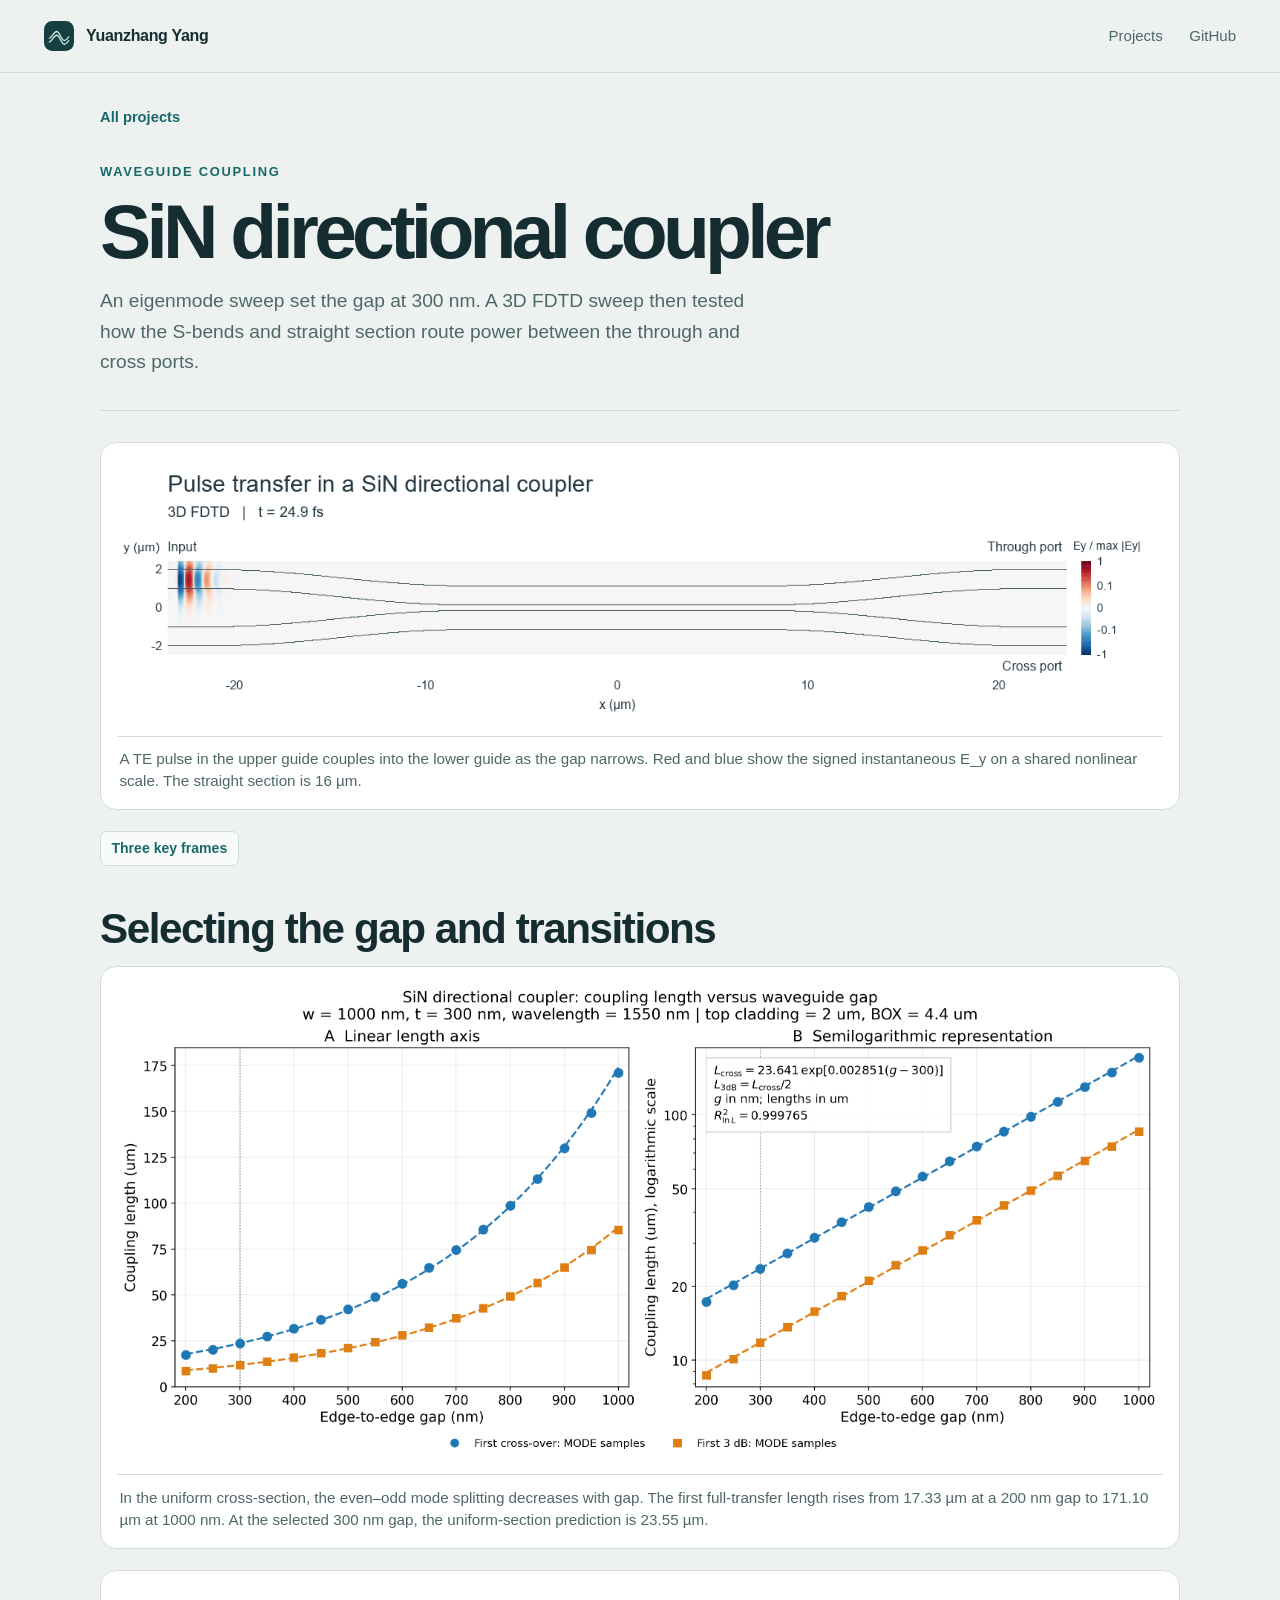
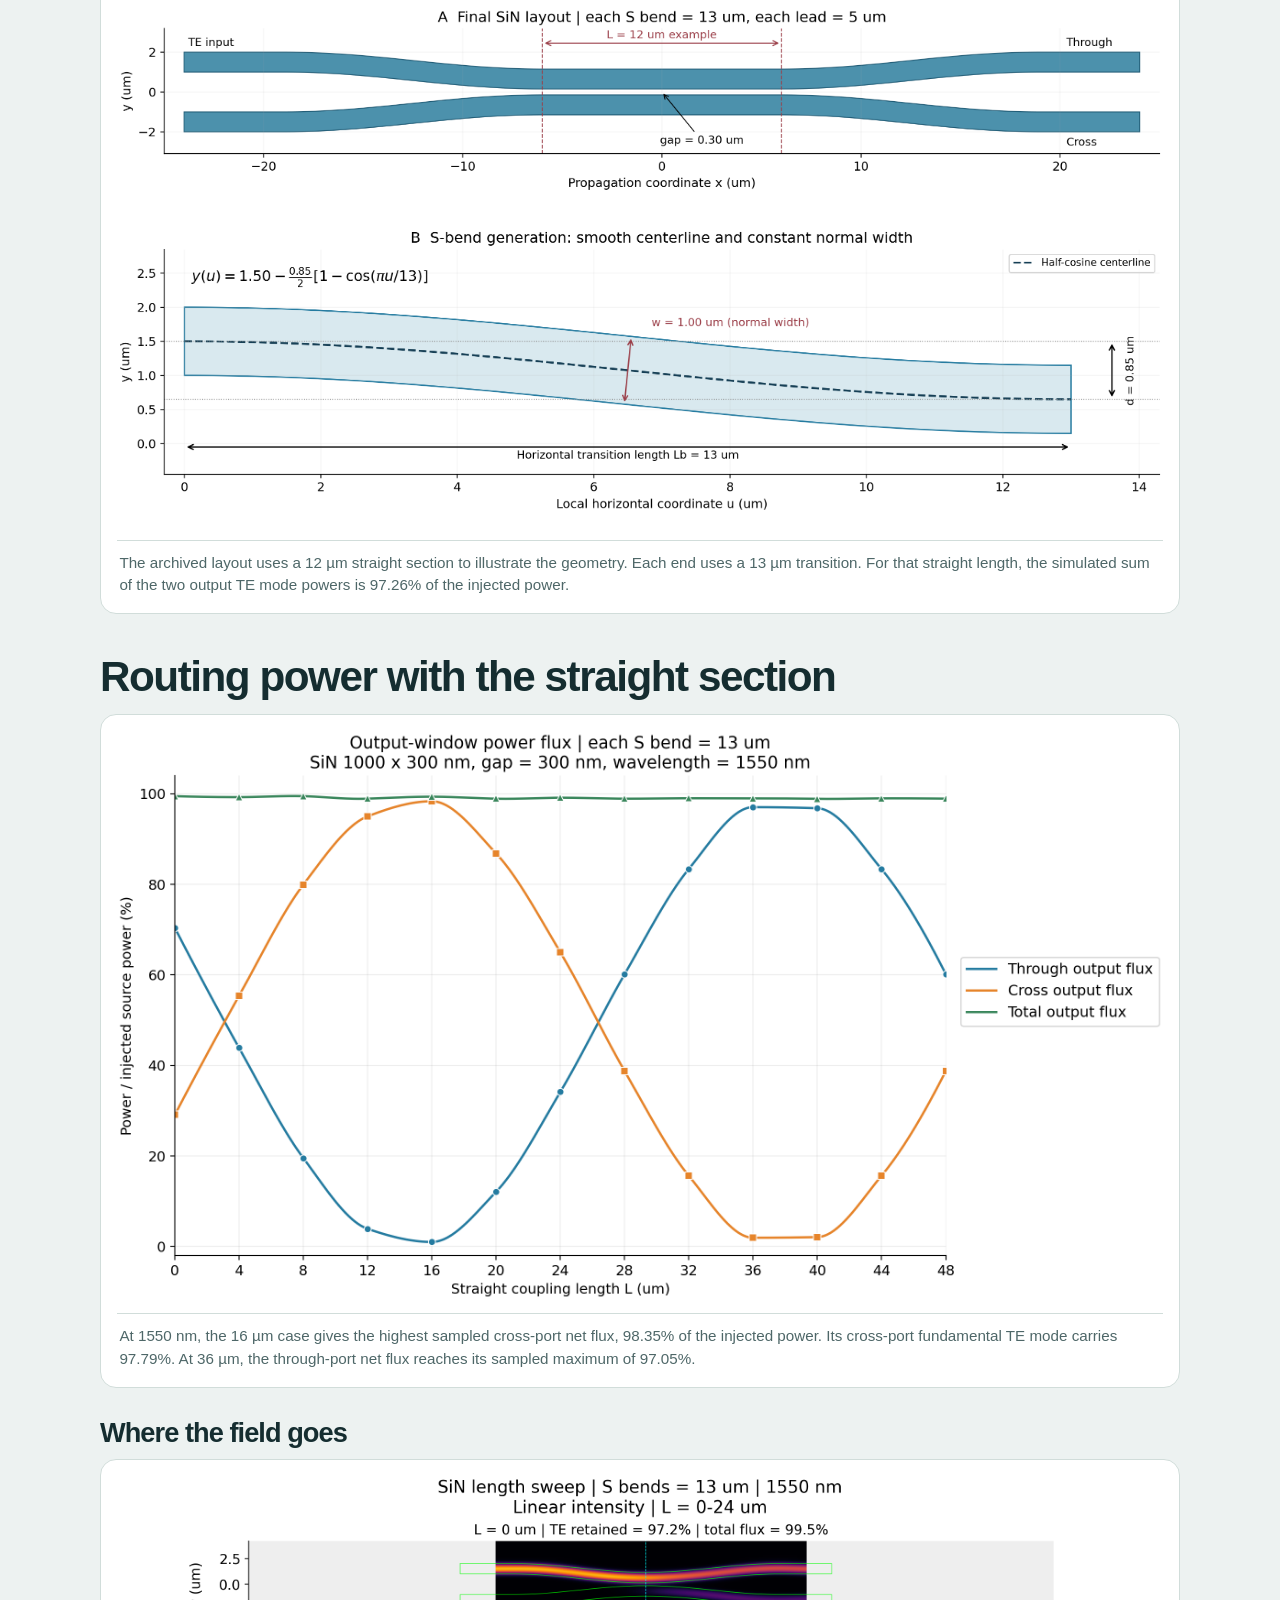
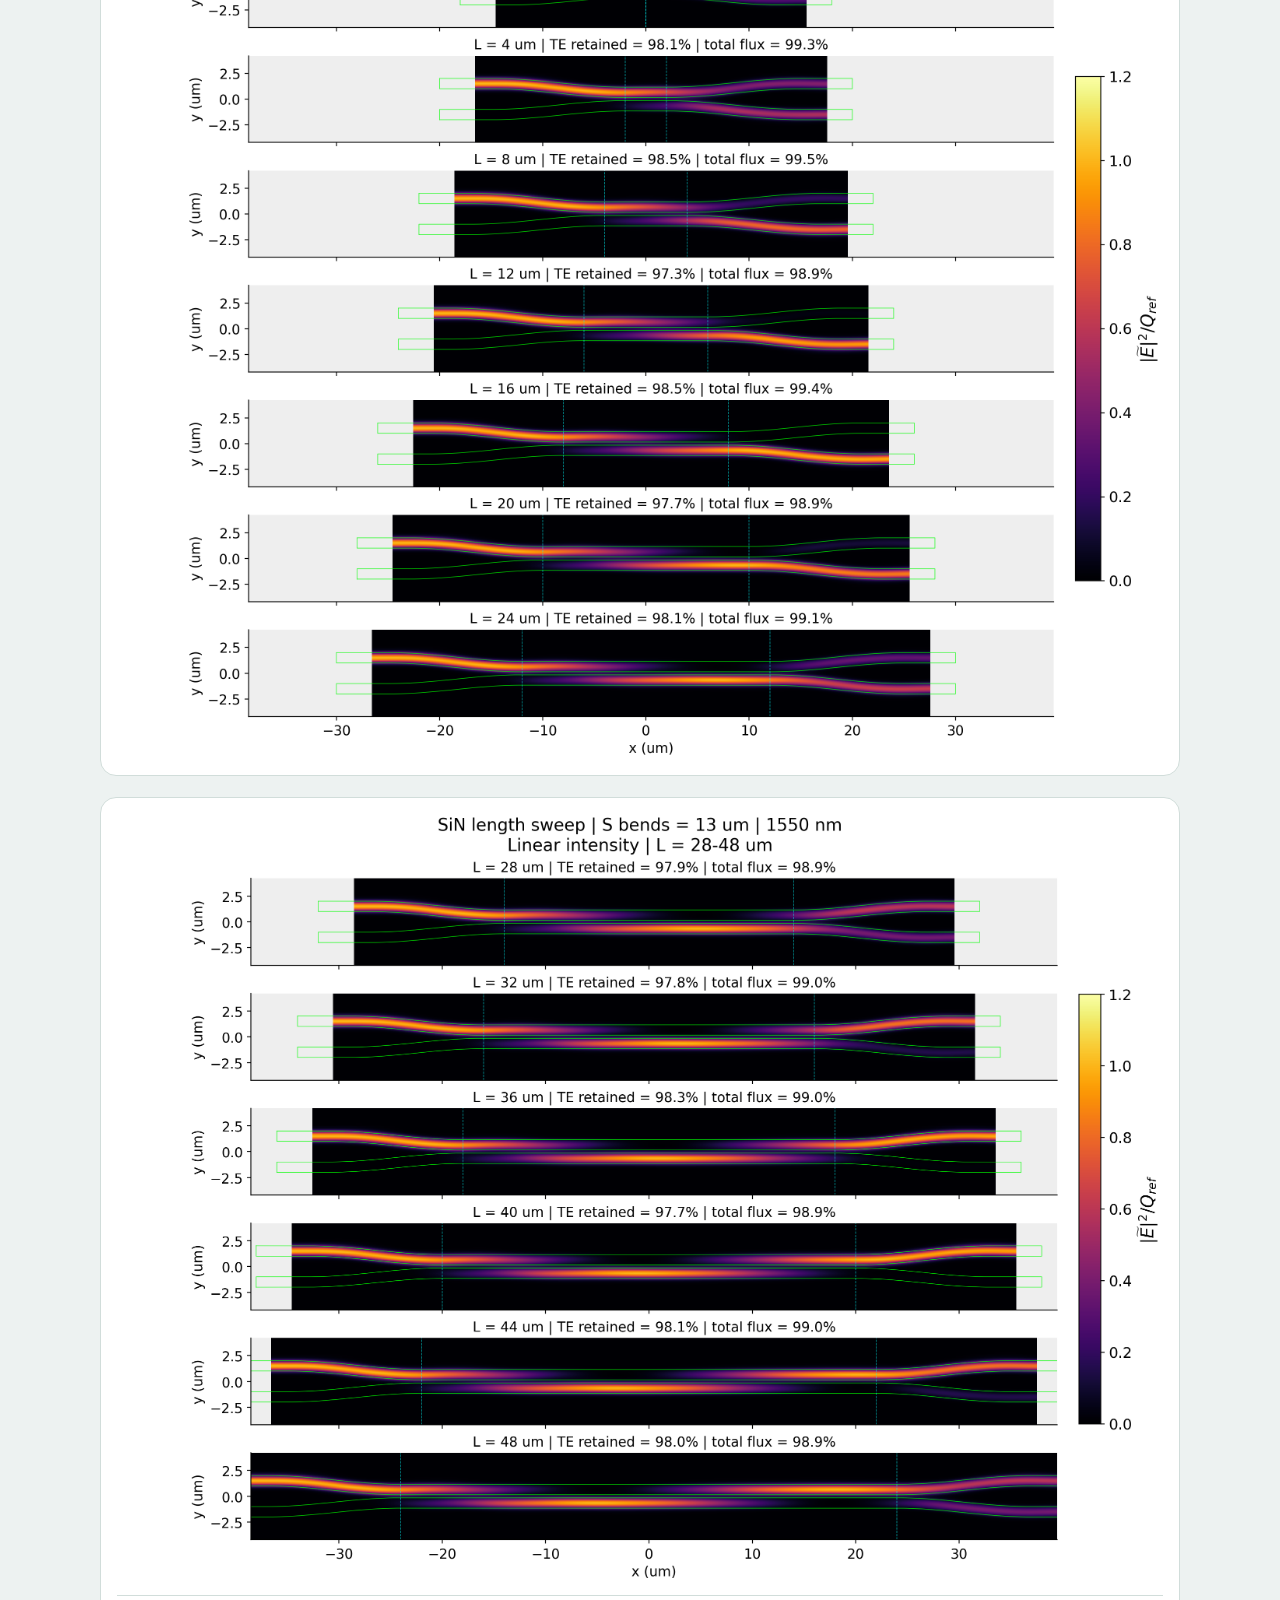
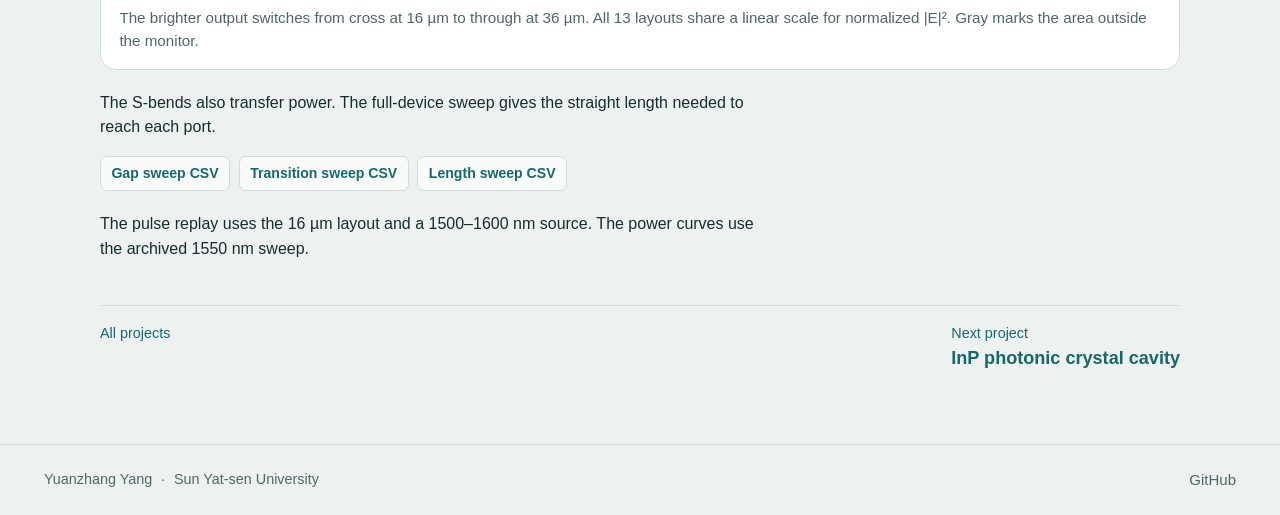
==== directional_coupler.html @ 12982575 "Publish research portfolio" ====
<!doctype html>
<html lang="en">
<head>
  <meta charset="utf-8">
  <meta name="viewport" content="width=device-width, initial-scale=1">
  <meta name="description" content="How coupling length changes which port carries the light.">
  <meta name="theme-color" content="#eef3f2">
  <title>SiN directional coupler | Yuanzhang Yang</title>
  <link rel="icon" type="image/svg+xml" href="mark.svg">
  <link rel="stylesheet" href="styles.css">
</head>
<body class="project-page">
  <a class="skip" href="#main">Skip to content</a>
  <header class="header"><div class="wrap header-inner">
    <a class="wordmark" href="index.html"><img src="mark.svg" width="30" height="30" alt=""><span>Yuanzhang Yang</span></a>
    <nav aria-label="Main"><a href="index.html#projects">Projects</a><a href="https://github.com/muyi666111">GitHub</a></nav>
  </div></header>
  <main id="main" class="wrap detail">
  <a class="back" href="index.html#projects">All projects</a>
  <div class="detail-heading"><p class="eyebrow">Waveguide coupling</p><h1>SiN directional coupler</h1><p class="lede">An eigenmode sweep set the gap at 300 nm. A 3D FDTD sweep then tested how the S-bends and straight section route power between the through and cross ports.</p></div>
  <article class="research-content"><figure><picture><source media="(prefers-reduced-motion: reduce)" srcset="assets/directional_coupler/pulse_preview.png"><img class="motion" src="assets/directional_coupler/pulse.gif" alt="A simulated pulse transfers from the upper waveguide to the lower waveguide" width="1280" height="322"></picture><figcaption>A TE pulse in the upper guide couples into the lower guide as the gap narrows. Red and blue show the signed instantaneous E_y on a shared nonlinear scale. The straight section is 16 µm.</figcaption></figure>
<div class="links"><a href="assets/directional_coupler/pulse_keyframes.png">Three key frames</a></div>
<h2 id="selecting-the-gap-and-transitions">Selecting the gap and transitions</h2>
<figure><a class="figure-link" href="assets/directional_coupler/gap_sweep.png" aria-label="Coupling length versus waveguide gap from the SiN eigenmode study (full size)"><img loading="lazy" src="assets/directional_coupler/gap_sweep.png" alt="Coupling length versus waveguide gap from the SiN eigenmode study" width="2817" height="1288"></a><figcaption>In the uniform cross-section, the even–odd mode splitting decreases with gap. The first full-transfer length rises from 17.33 µm at a 200 nm gap to 171.10 µm at 1000 nm. At the selected 300 nm gap, the uniform-section prediction is 23.55 µm.</figcaption></figure>
<figure><a class="figure-link" href="assets/directional_coupler/layout.png" aria-label="SiN coupler layout and inset showing the S-bend shape (full size)"><img loading="lazy" src="assets/directional_coupler/layout.png" alt="SiN coupler layout and inset showing the S-bend shape" width="2730" height="1407"></a><figcaption>The archived layout uses a 12 µm straight section to illustrate the geometry. Each end uses a 13 µm transition. For that straight length, the simulated sum of the two output TE mode powers is 97.26% of the injected power.</figcaption></figure>
<h2 id="routing-power-with-the-straight-section">Routing power with the straight section</h2>
<figure><a class="figure-link" href="assets/directional_coupler/port_flux.png" aria-label="Through-port and cross-port simulated net flux versus straight coupling length (full size)"><img loading="lazy" src="assets/directional_coupler/port_flux.png" alt="Through-port and cross-port simulated net flux versus straight coupling length" width="2280" height="1240"></a><figcaption>At 1550 nm, the 16 µm case gives the highest sampled cross-port net flux, 98.35% of the injected power. Its cross-port fundamental TE mode carries 97.79%. At 36 µm, the through-port net flux reaches its sampled maximum of 97.05%.</figcaption></figure>
<h3 id="where-the-field-goes">Where the field goes</h3>
<figure><a class="figure-link" href="assets/directional_coupler/14_SB13_linear_fields_L000_L024.png" aria-label="Normalized field intensity for straight sections of 0–24 µm (full size)"><img loading="lazy" src="assets/directional_coupler/14_SB13_linear_fields_L000_L024.png" alt="Normalized field intensity for straight sections of 0–24 µm" width="2688" height="2268"></a></figure>
<figure><a class="figure-link" href="assets/directional_coupler/15_SB13_linear_fields_L028_L048.png" aria-label="Normalized field intensity for straight sections of 28–48 µm (full size)"><img loading="lazy" src="assets/directional_coupler/15_SB13_linear_fields_L028_L048.png" alt="Normalized field intensity for straight sections of 28–48 µm" width="2688" height="1973"></a><figcaption>The brighter output switches from cross at 16 µm to through at 36 µm. All 13 layouts share a linear scale for normalized |E|². Gray marks the area outside the monitor.</figcaption></figure>
<p>The S-bends also transfer power. The full-device sweep gives the straight length needed to reach each port.</p>
<div class="links"><a href="assets/directional_coupler/gap_sweep.csv">Gap sweep CSV</a><a href="assets/directional_coupler/transition_summary.csv">Transition sweep CSV</a><a href="assets/directional_coupler/length_sweep.csv">Length sweep CSV</a></div>
<p>The pulse replay uses the 16 µm layout and a 1500–1600 nm source. The power curves use the archived 1550 nm sweep.</p></article>
  <nav class="next" aria-label="Project navigation"><a href="index.html#projects">All projects</a><a href="photonic_crystal_cavity.html">Next project <strong>InP photonic crystal cavity</strong></a></nav>
</main>
  <footer class="footer"><div class="wrap footer-inner"><p>Yuanzhang Yang <span>·</span> Sun Yat-sen University</p><a href="https://github.com/muyi666111">GitHub</a></div></footer>
</body>
</html>
---- styles.css ----
:root{color-scheme:light;--bg:#edf2f1;--surface:#f9fbfa;--paper:#fff;--ink:#152d30;--muted:#4e6768;--accent:#176869;--line:#d1ddda;--radius:16px;--max:1280px;font:16px/1.55 "Segoe UI",Arial,sans-serif}
*{box-sizing:border-box}body{margin:0;color:var(--ink);background:var(--bg)}img,video{display:block;max-width:100%}a{color:var(--accent);text-underline-offset:.22em}a:focus-visible{outline:3px solid #b45732;outline-offset:5px;border-radius:3px}h1,h2,h3,p{margin:0}h1,h2,h3{line-height:1.07;letter-spacing:-.035em}.wrap{width:min(var(--max),calc(100% - 88px));margin-inline:auto}.skip{position:fixed;z-index:10;top:.7rem;left:1rem;transform:translateY(-150%);background:var(--paper);padding:.6rem 1rem}.skip:focus{transform:none}
.header{border-bottom:1px solid var(--line)}.header-inner{min-height:72px;display:flex;align-items:center;justify-content:space-between;gap:1rem}.wordmark{display:flex;align-items:center;gap:.75rem;color:var(--ink);text-decoration:none;font-weight:700;white-space:nowrap;letter-spacing:-.02em}.header nav{display:flex;gap:1.65rem}.header nav a,.footer a{color:var(--muted);text-decoration:none;font-size:.94rem}.header nav a:hover,.footer a:hover,.back:hover,.next a:hover{text-decoration:underline}
.hero{display:grid;grid-template-columns:1.04fr 1fr;align-items:center;gap:clamp(2rem,5.2vw,5.25rem);padding:clamp(3rem,8vw,7.25rem) 0 clamp(3rem,6.2vw,5.5rem)}.eyebrow{color:var(--accent);font-size:.81rem;font-weight:750;letter-spacing:.13em;text-transform:uppercase}.intro h1{font-size:clamp(2.75rem,5.4vw,5.3rem);line-height:1.01;letter-spacing:-.063em;max-width:11ch;margin:.72rem 0 1.28rem}.lede{font-size:clamp(1rem,1.55vw,1.2rem);color:var(--muted);max-width:48ch;line-height:1.57}.affiliation{color:var(--muted);font-size:.91rem;margin-top:1rem}.primary{display:inline-block;padding:.7rem 1rem;border-radius:8px;background:#173e41;color:#fff;text-decoration:none;font-weight:650;margin-top:1.55rem}.primary:hover{background:#24605f}
.hero-visual{display:block;text-decoration:none;color:var(--ink);background:var(--paper);border:1px solid var(--line);border-radius:var(--radius);overflow:hidden}.hero-frame{background:#fff;position:relative;aspect-ratio:1.38;overflow:hidden;display:grid;place-items:center;padding:1.2rem}.hero-frame img{position:absolute;inset:1.2rem;width:calc(100% - 2.4rem);height:calc(100% - 2.4rem);object-fit:contain;background:#fff}.hero-caption{display:flex;justify-content:space-between;align-items:baseline;gap:.8rem;padding:1rem 1.2rem;border-top:1px solid var(--line)}.hero-caption span{font-size:.87rem;color:var(--muted)}
.project-section{padding:1.7rem 0 5.3rem;border-top:1px solid var(--line);scroll-margin-top:1rem}.section-heading{display:flex;justify-content:space-between;align-items:baseline;gap:1rem;margin-bottom:1.35rem}.section-heading h2{font-size:clamp(2rem,3.1vw,3.25rem)}.section-heading p{color:var(--muted);font-size:.94rem}.project-grid{display:grid;grid-template-columns:repeat(6,minmax(0,1fr));gap:1rem}.project-card{grid-column:span 2;min-width:0;border:1px solid var(--line);border-radius:var(--radius);background:var(--surface);transition:border-color .18s ease,background .18s ease}.project-card:nth-child(n+4){grid-column:span 3}.project-card:hover{border-color:#7b9d97;background:#fff}.project-card a{display:flex;flex-direction:column;height:100%;text-decoration:none;color:var(--ink);border-radius:var(--radius);overflow:hidden}.card-art{position:relative;aspect-ratio:1.8;background:#fff;padding:.9rem;border-bottom:1px solid var(--line);overflow:hidden}.card-art img{position:absolute;inset:.9rem;height:calc(100% - 1.8rem);width:calc(100% - 1.8rem);object-fit:contain;transition:transform .22s ease}.project-card a:hover img{transform:scale(1.035)}.project-card:nth-child(n+4) .card-art{aspect-ratio:2.4}.card-copy{padding:1.08rem 1.2rem 1.25rem}.card-copy p{font-size:.78rem;color:var(--accent);font-weight:700;letter-spacing:.055em;margin-bottom:.45rem}.card-copy h3{font-size:clamp(1.2rem,2vw,1.55rem);margin-bottom:.52rem}.card-copy span{display:block;color:var(--muted);font-size:.94rem;line-height:1.43}
.detail{max-width:1080px;padding:2rem 0 4.5rem}.back{color:var(--accent);font-size:.92rem;font-weight:650;text-decoration:none}.detail-heading{padding:2rem 0 2.1rem;max-width:820px}.detail-heading h1{font-size:clamp(2.7rem,6vw,5rem);letter-spacing:-.062em;margin:.5rem 0 .9rem}.detail-heading .lede{max-width:62ch}.research-content{border-top:1px solid var(--line);padding-top:1.15rem}.research-content>p{max-width:76ch;margin:0 0 1rem}.research-content h2{font-size:clamp(1.8rem,3.3vw,2.65rem);margin:2.5rem 0 .9rem;scroll-margin-top:1rem}.research-content h3{font-size:clamp(1.35rem,2.25vw,1.7rem);margin:1.85rem 0 .8rem}.research-content figure{margin:.75rem 0 1.3rem;padding:clamp(.55rem,1.65vw,1rem);border-radius:var(--radius);background:var(--paper);border:1px solid var(--line)}.figure-link{display:block}.research-content figure img{width:auto;height:auto;max-width:100%;margin:auto}.research-content video{width:100%;max-height:70vh;background:white;object-fit:contain}.research-content figcaption,.group-caption{color:var(--muted);font-size:.95rem;line-height:1.47}.research-content figcaption{border-top:1px solid var(--line);margin-top:.85rem;padding:.7rem .15rem .05rem}.links{display:flex;gap:.55rem;flex-wrap:wrap;margin:.7rem 0 1.3rem}.links a{border:1px solid var(--line);border-radius:7px;background:var(--surface);padding:.35rem .65rem;text-decoration:none;font-size:.88rem;font-weight:650}.links a:hover{background:#dcebe7}.table-wrap{overflow-x:auto;margin:1rem 0 1.3rem;border:1px solid var(--line);border-radius:10px}table{border-collapse:collapse;width:100%;min-width:420px;background:#fbfdfc}th,td{text-align:left;padding:.62rem .8rem}th{background:#dce8e5;font-size:.9rem}td{border-top:1px solid var(--line)}.next{border-top:1px solid var(--line);display:flex;justify-content:space-between;gap:1rem;margin-top:2.7rem;padding-top:1rem}.next a{font-size:.9rem;text-decoration:none}.next strong{display:block;font-size:1.13rem}
.footer{border-top:1px solid var(--line)}.footer-inner{display:flex;gap:.8rem;justify-content:space-between;padding:1.45rem 0;color:var(--muted);font-size:.9rem}.footer span{padding:0 .3rem}
@media(max-width:950px){.wrap{width:calc(100% - 48px)}.project-grid{grid-template-columns:repeat(2,minmax(0,1fr))}.project-card,.project-card:nth-child(n+4){grid-column:auto}.project-card:nth-child(n+4) .card-art{aspect-ratio:1.8}.hero{gap:2rem}.hero-caption{flex-wrap:wrap}}
@media(max-width:650px){.wrap{width:calc(100% - 32px)}.header-inner{min-height:58px}.header nav{gap:.85rem}.header nav a{font-size:.87rem}.wordmark{gap:.42rem}.wordmark img{height:24px;width:24px}.hero{grid-template-columns:1fr;padding:2.45rem 0 2.4rem;gap:1.55rem}.intro h1{font-size:clamp(2.35rem,9vw,3.7rem);margin-bottom:.85rem}.hero-frame{aspect-ratio:1.77;padding:.75rem}.hero-caption{padding:.62rem .8rem}.section-heading{display:block}.section-heading p{margin-top:.3rem}.project-grid{grid-template-columns:1fr;gap:.8rem}.project-card .card-art,.project-card:nth-child(n+4) .card-art{aspect-ratio:1.95}.project-section{padding-bottom:3rem}.detail{padding-top:1.2rem}.detail-heading{padding:1.4rem 0 1.7rem}.footer-inner{flex-wrap:wrap}}
@media(prefers-reduced-motion:reduce){*,*::before,*::after{animation:none!important;transition:none!important;scroll-behavior:auto!important}}

picture{display:block}.research-content figure img.motion{max-height:75vh;object-fit:contain}
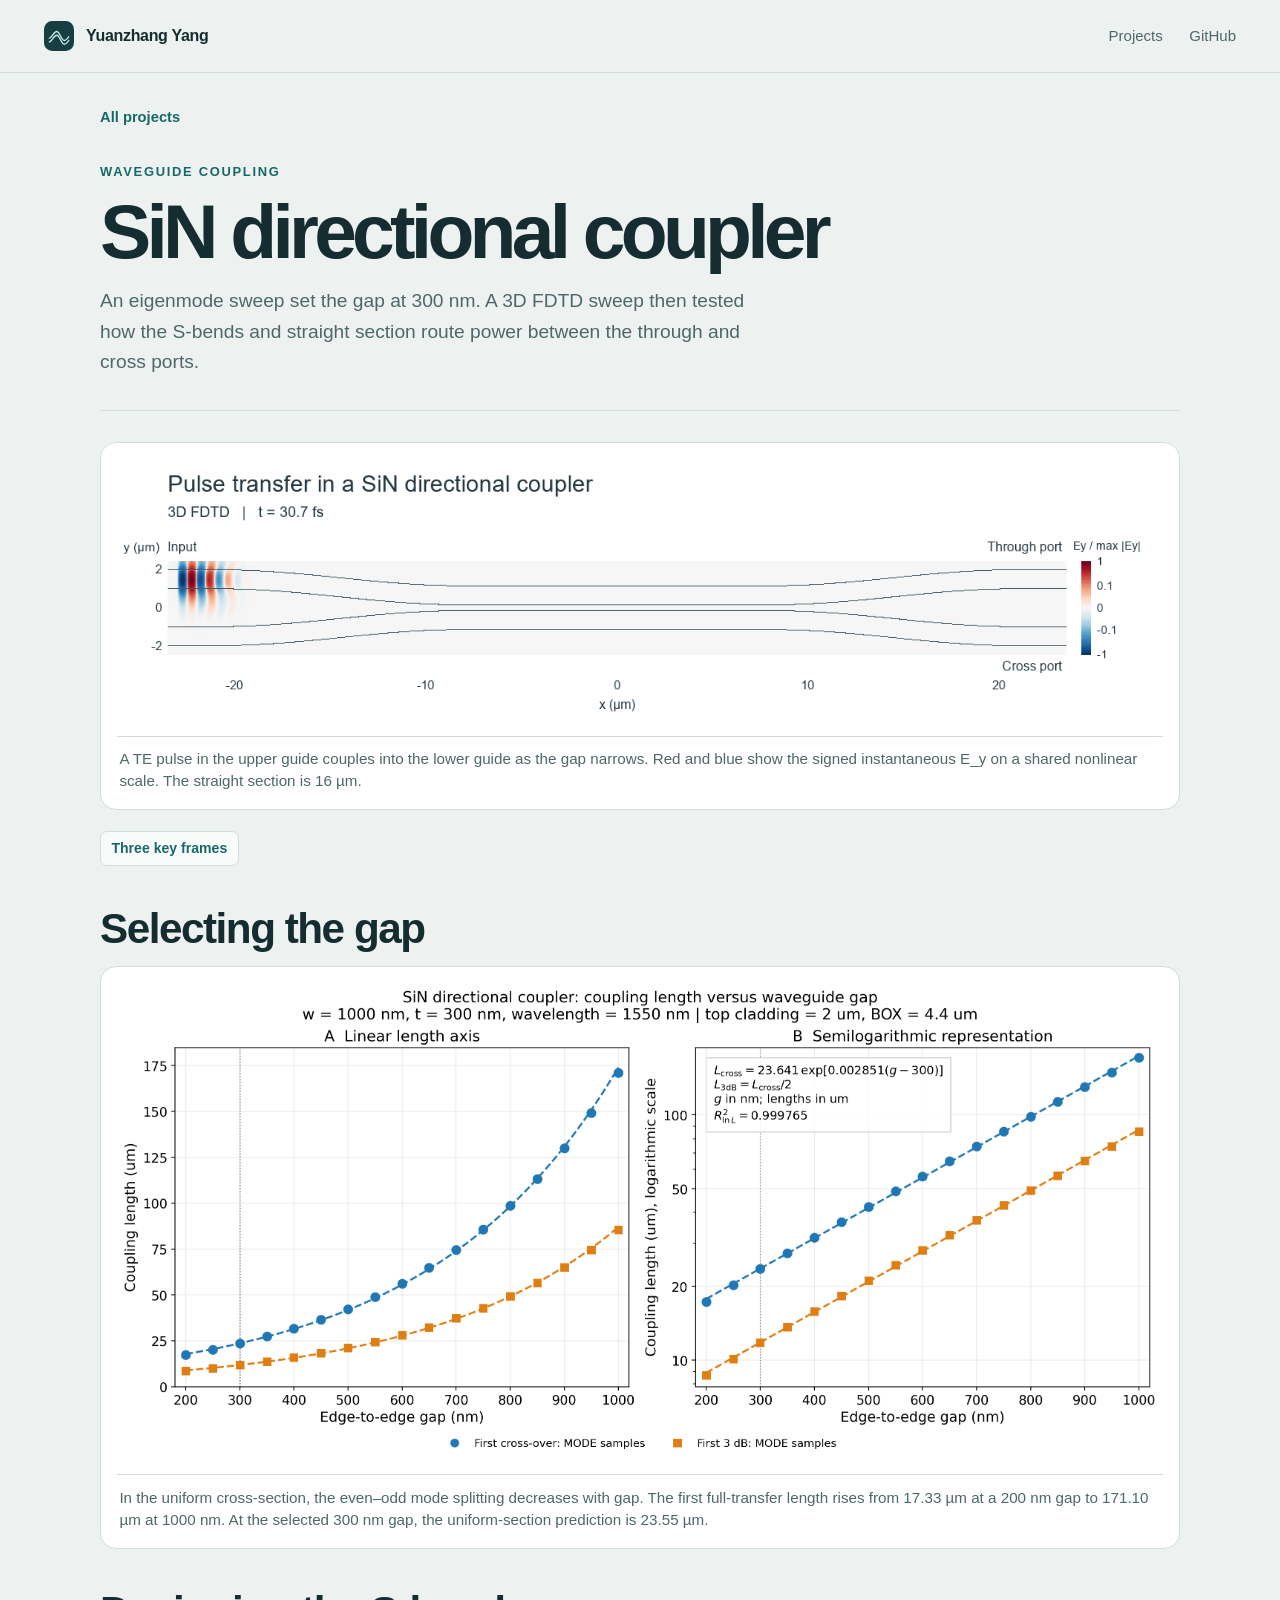
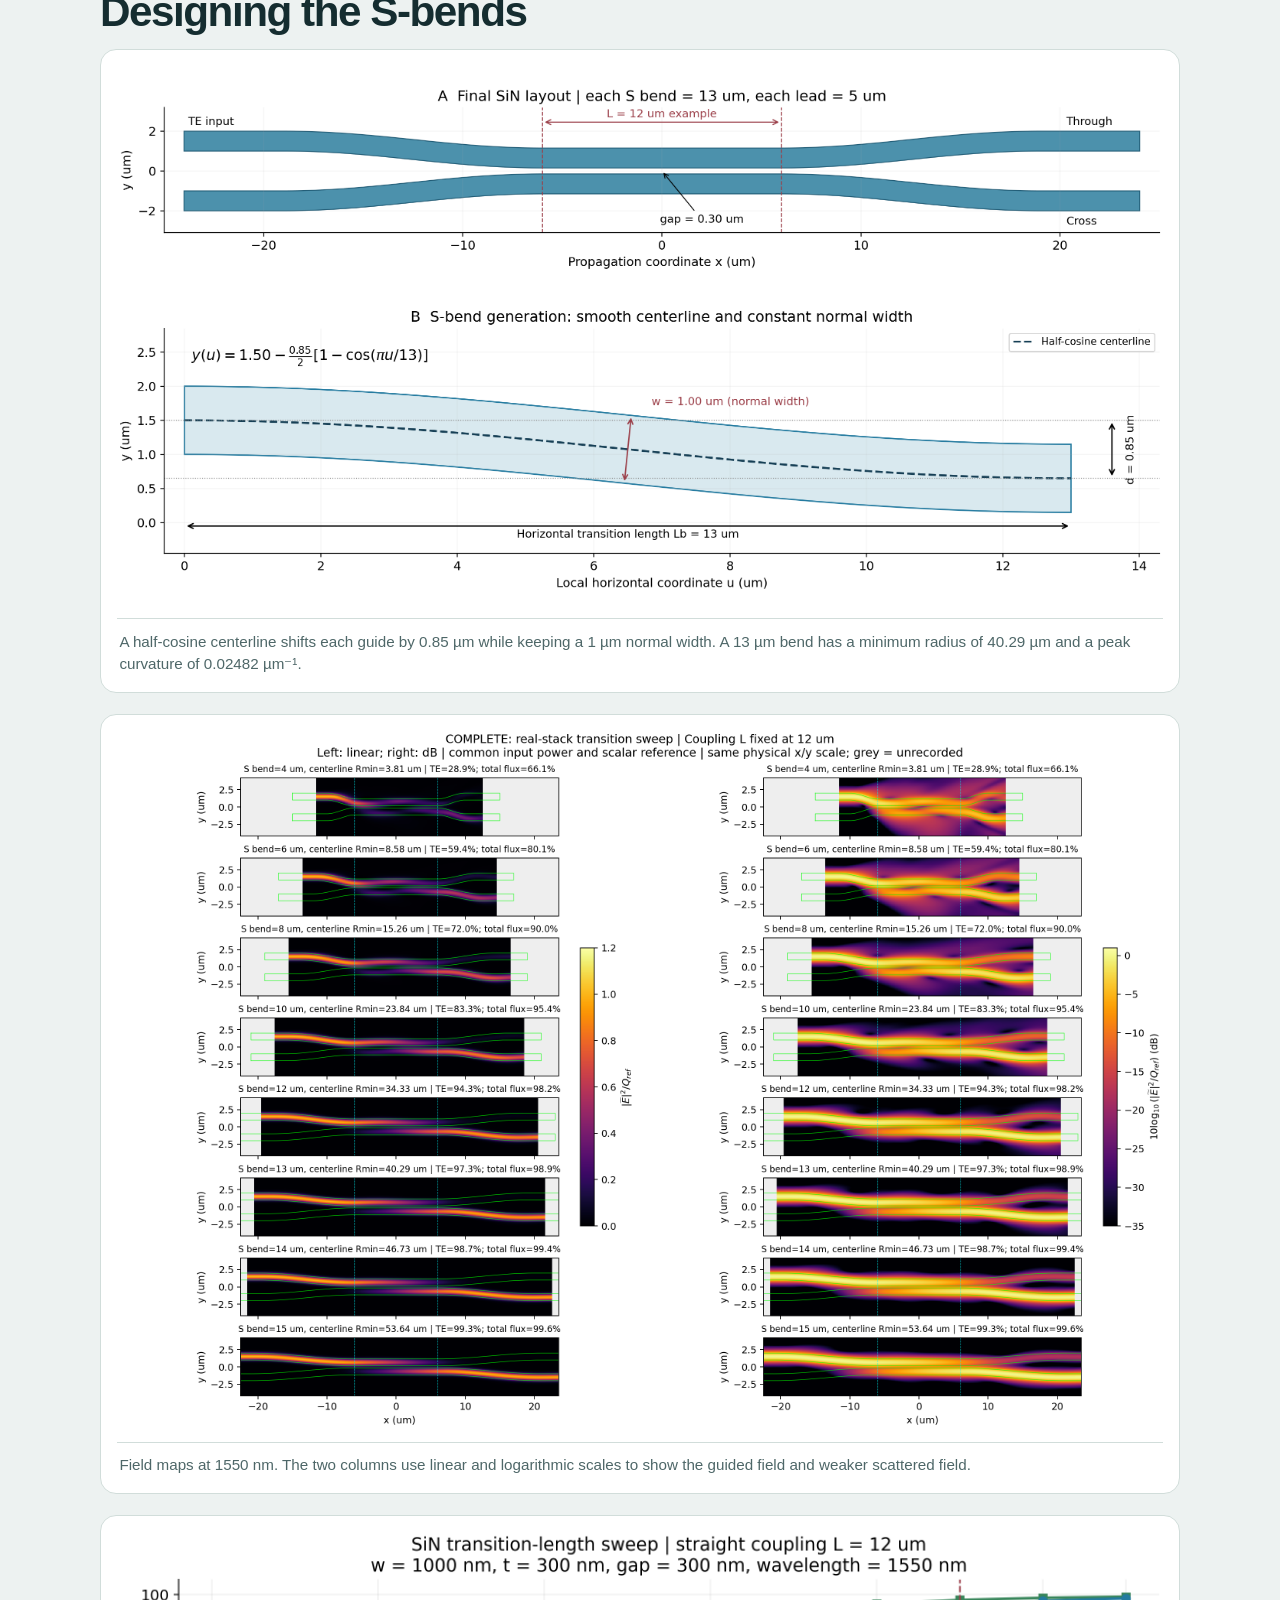
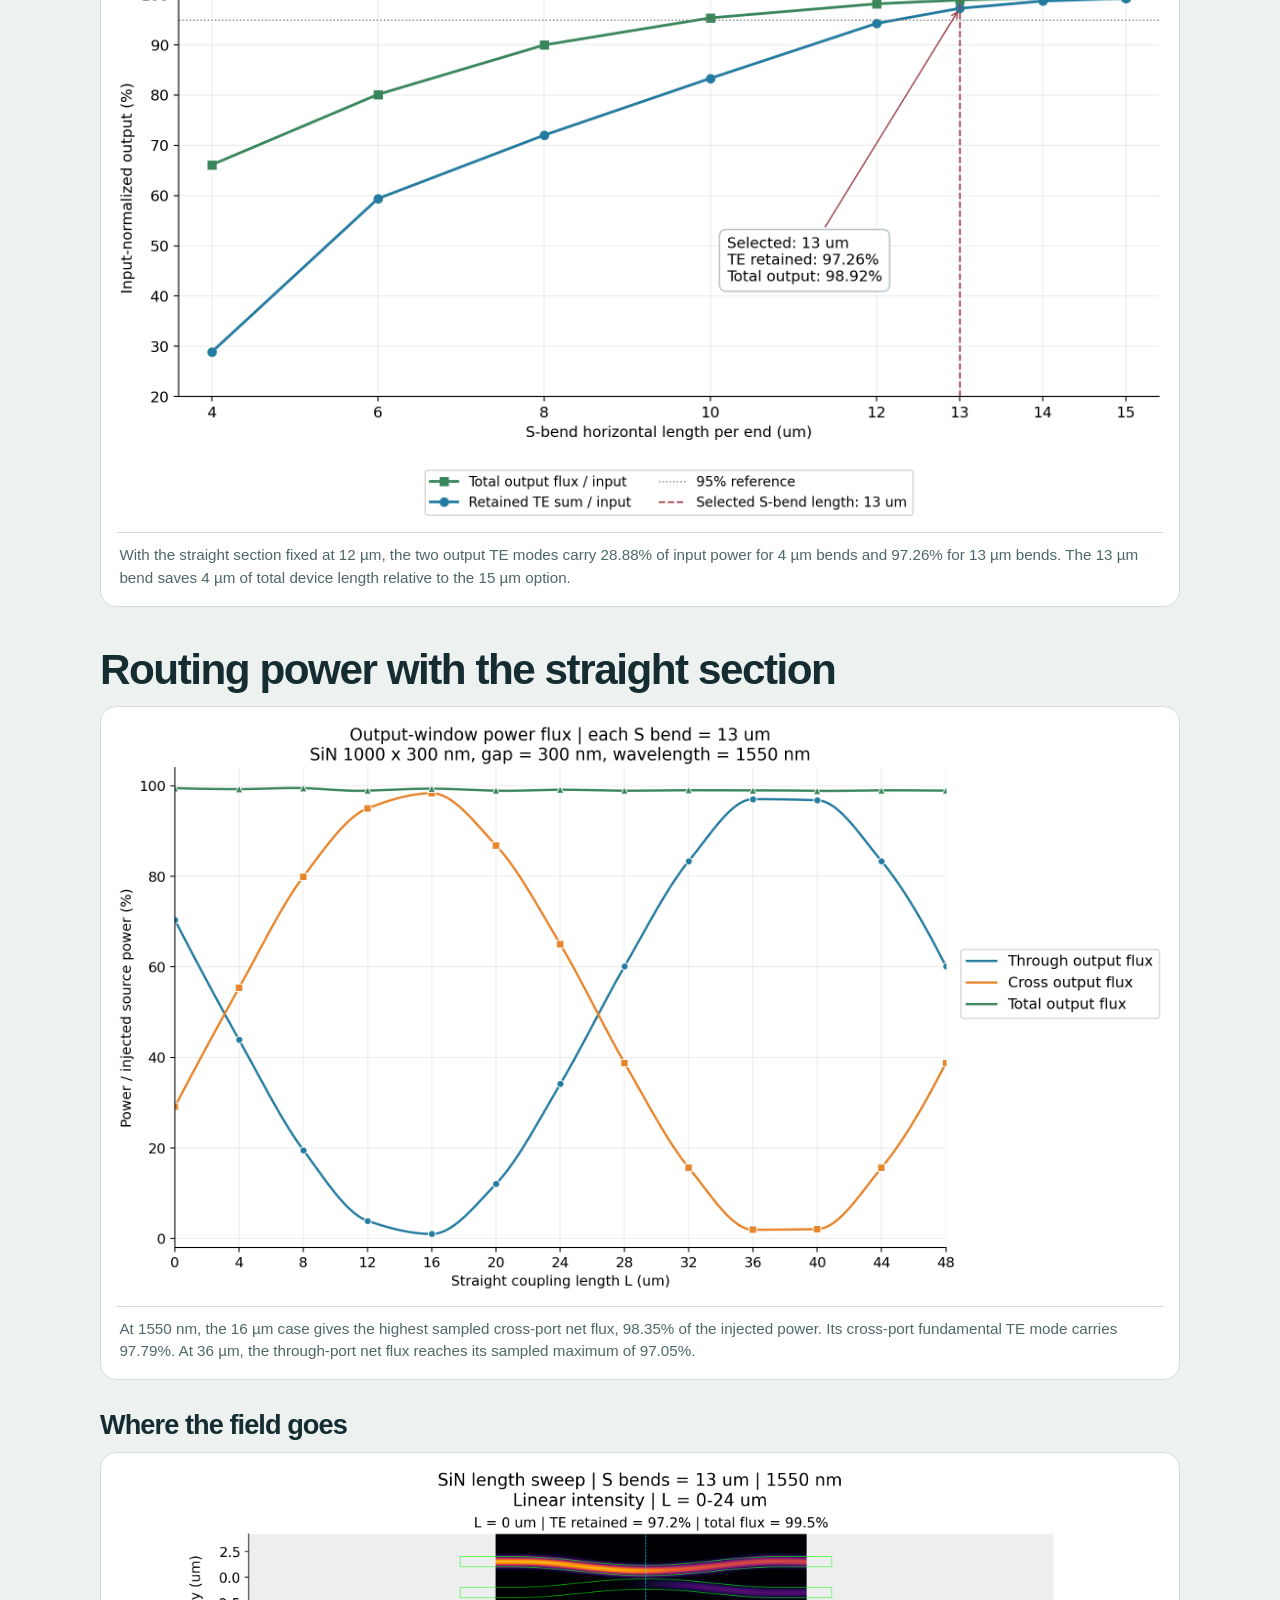
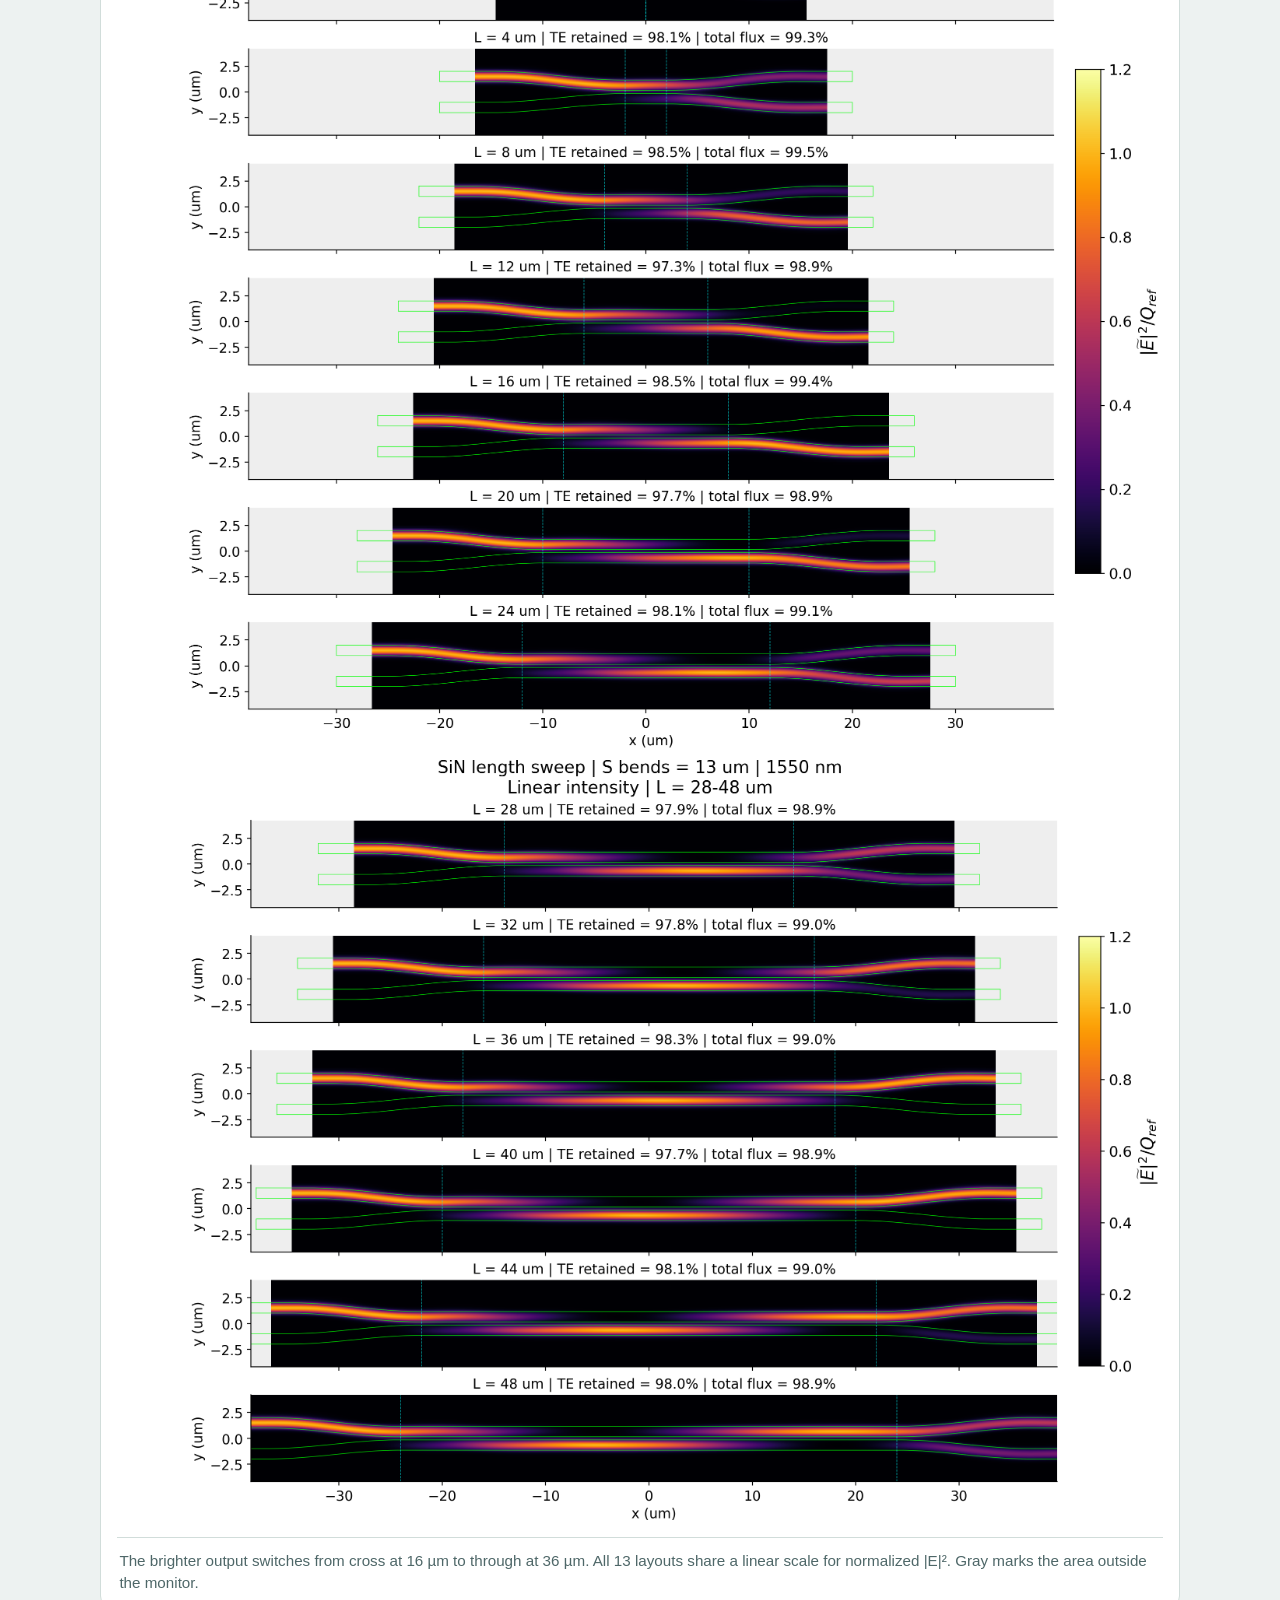
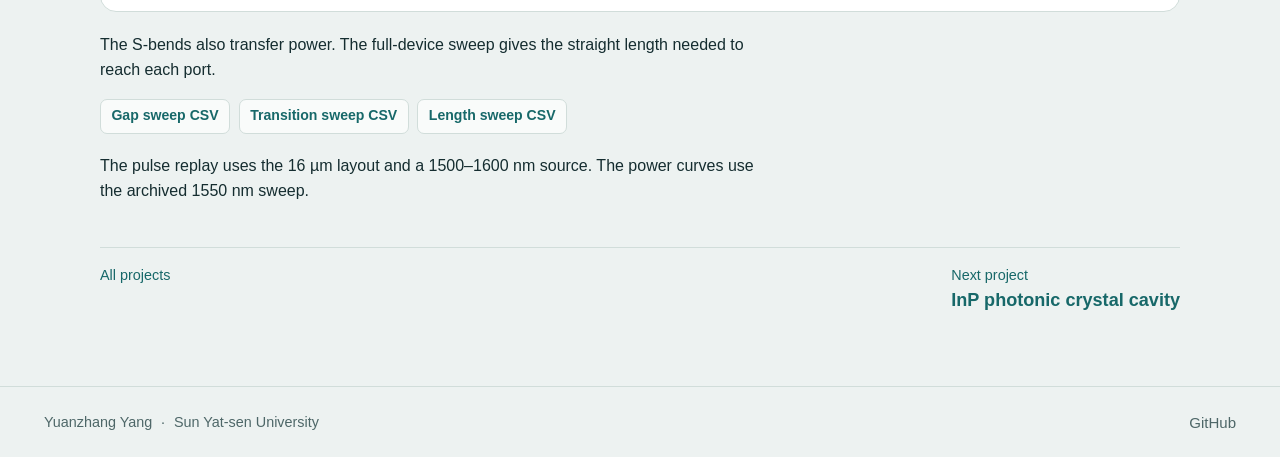
==== commit 0f06ed7b: "Add grating benchmark and clarify simulation designs" ====
--- a/directional_coupler.html
+++ b/directional_coupler.html
@@ -20,14 +20,16 @@
   <div class="detail-heading"><p class="eyebrow">Waveguide coupling</p><h1>SiN directional coupler</h1><p class="lede">An eigenmode sweep set the gap at 300 nm. A 3D FDTD sweep then tested how the S-bends and straight section route power between the through and cross ports.</p></div>
   <article class="research-content"><figure><picture><source media="(prefers-reduced-motion: reduce)" srcset="assets/directional_coupler/pulse_preview.png"><img class="motion" src="assets/directional_coupler/pulse.gif" alt="A simulated pulse transfers from the upper waveguide to the lower waveguide" width="1280" height="322"></picture><figcaption>A TE pulse in the upper guide couples into the lower guide as the gap narrows. Red and blue show the signed instantaneous E_y on a shared nonlinear scale. The straight section is 16 µm.</figcaption></figure>
 <div class="links"><a href="assets/directional_coupler/pulse_keyframes.png">Three key frames</a></div>
-<h2 id="selecting-the-gap-and-transitions">Selecting the gap and transitions</h2>
+<h2 id="selecting-the-gap">Selecting the gap</h2>
 <figure><a class="figure-link" href="assets/directional_coupler/gap_sweep.png" aria-label="Coupling length versus waveguide gap from the SiN eigenmode study (full size)"><img loading="lazy" src="assets/directional_coupler/gap_sweep.png" alt="Coupling length versus waveguide gap from the SiN eigenmode study" width="2817" height="1288"></a><figcaption>In the uniform cross-section, the even–odd mode splitting decreases with gap. The first full-transfer length rises from 17.33 µm at a 200 nm gap to 171.10 µm at 1000 nm. At the selected 300 nm gap, the uniform-section prediction is 23.55 µm.</figcaption></figure>
-<figure><a class="figure-link" href="assets/directional_coupler/layout.png" aria-label="SiN coupler layout and inset showing the S-bend shape (full size)"><img loading="lazy" src="assets/directional_coupler/layout.png" alt="SiN coupler layout and inset showing the S-bend shape" width="2730" height="1407"></a><figcaption>The archived layout uses a 12 µm straight section to illustrate the geometry. Each end uses a 13 µm transition. For that straight length, the simulated sum of the two output TE mode powers is 97.26% of the injected power.</figcaption></figure>
+<h2 id="designing-the-s-bends">Designing the S-bends</h2>
+<figure><a class="figure-link" href="assets/directional_coupler/layout.png" aria-label="SiN coupler layout and inset showing the S-bend shape (full size)"><img loading="lazy" src="assets/directional_coupler/layout.png" alt="SiN coupler layout and inset showing the S-bend shape" width="2730" height="1407"></a><figcaption>A half-cosine centerline shifts each guide by 0.85 µm while keeping a 1 µm normal width. A 13 µm bend has a minimum radius of 40.29 µm and a peak curvature of 0.02482 µm⁻¹.</figcaption></figure>
+<figure><a class="figure-link" href="assets/directional_coupler/06_transition_fields_all.png" aria-label="Simulated field maps across the S-bend length sweep (full size)"><img loading="lazy" src="assets/directional_coupler/06_transition_fields_all.png" alt="Simulated field maps across the S-bend length sweep" width="2700" height="1800"></a><figcaption>Field maps at 1550 nm. The two columns use linear and logarithmic scales to show the guided field and weaker scattered field.</figcaption></figure>
+<figure><a class="figure-link" href="assets/directional_coupler/07_transition_transmission.png" aria-label="Simulated transmission versus S-bend length (full size)"><img loading="lazy" src="assets/directional_coupler/07_transition_transmission.png" alt="Simulated transmission versus S-bend length" width="2140" height="1200"></a><figcaption>With the straight section fixed at 12 µm, the two output TE modes carry 28.88% of input power for 4 µm bends and 97.26% for 13 µm bends. The 13 µm bend saves 4 µm of total device length relative to the 15 µm option.</figcaption></figure>
 <h2 id="routing-power-with-the-straight-section">Routing power with the straight section</h2>
 <figure><a class="figure-link" href="assets/directional_coupler/port_flux.png" aria-label="Through-port and cross-port simulated net flux versus straight coupling length (full size)"><img loading="lazy" src="assets/directional_coupler/port_flux.png" alt="Through-port and cross-port simulated net flux versus straight coupling length" width="2280" height="1240"></a><figcaption>At 1550 nm, the 16 µm case gives the highest sampled cross-port net flux, 98.35% of the injected power. Its cross-port fundamental TE mode carries 97.79%. At 36 µm, the through-port net flux reaches its sampled maximum of 97.05%.</figcaption></figure>
 <h3 id="where-the-field-goes">Where the field goes</h3>
-<figure><a class="figure-link" href="assets/directional_coupler/14_SB13_linear_fields_L000_L024.png" aria-label="Normalized field intensity for straight sections of 0–24 µm (full size)"><img loading="lazy" src="assets/directional_coupler/14_SB13_linear_fields_L000_L024.png" alt="Normalized field intensity for straight sections of 0–24 µm" width="2688" height="2268"></a></figure>
-<figure><a class="figure-link" href="assets/directional_coupler/15_SB13_linear_fields_L028_L048.png" aria-label="Normalized field intensity for straight sections of 28–48 µm (full size)"><img loading="lazy" src="assets/directional_coupler/15_SB13_linear_fields_L028_L048.png" alt="Normalized field intensity for straight sections of 28–48 µm" width="2688" height="1973"></a><figcaption>The brighter output switches from cross at 16 µm to through at 36 µm. All 13 layouts share a linear scale for normalized |E|². Gray marks the area outside the monitor.</figcaption></figure>
+<figure><a class="figure-link" href="assets/directional_coupler/length_scan_fields.png" aria-label="Combined field intensity maps for all 13 coupling lengths from 0 to 48 µm (full size)"><img loading="lazy" src="assets/directional_coupler/length_scan_fields.png" alt="Combined field intensity maps for all 13 coupling lengths from 0 to 48 µm" width="2688" height="4253"></a><figcaption>The brighter output switches from cross at 16 µm to through at 36 µm. All 13 layouts share a linear scale for normalized |E|². Gray marks the area outside the monitor.</figcaption></figure>
 <p>The S-bends also transfer power. The full-device sweep gives the straight length needed to reach each port.</p>
 <div class="links"><a href="assets/directional_coupler/gap_sweep.csv">Gap sweep CSV</a><a href="assets/directional_coupler/transition_summary.csv">Transition sweep CSV</a><a href="assets/directional_coupler/length_sweep.csv">Length sweep CSV</a></div>
 <p>The pulse replay uses the 16 µm layout and a 1500–1600 nm source. The power curves use the archived 1550 nm sweep.</p></article>
--- a/styles.css
+++ b/styles.css
@@ -11,3 +11,6 @@
 @media(prefers-reduced-motion:reduce){*,*::before,*::after{animation:none!important;transition:none!important;scroll-behavior:auto!important}}
 
 picture{display:block}.research-content figure img.motion{max-height:75vh;object-fit:contain}
+.math-display{overflow-x:auto;margin:1rem 0 1.3rem;padding:.35rem .9rem;border:1px solid var(--line);border-radius:10px;background:var(--paper)}
+.math-display .katex-display{margin:.65rem 0}
+.this-work td{background:#e0efea;color:#153c3b;font-weight:700}
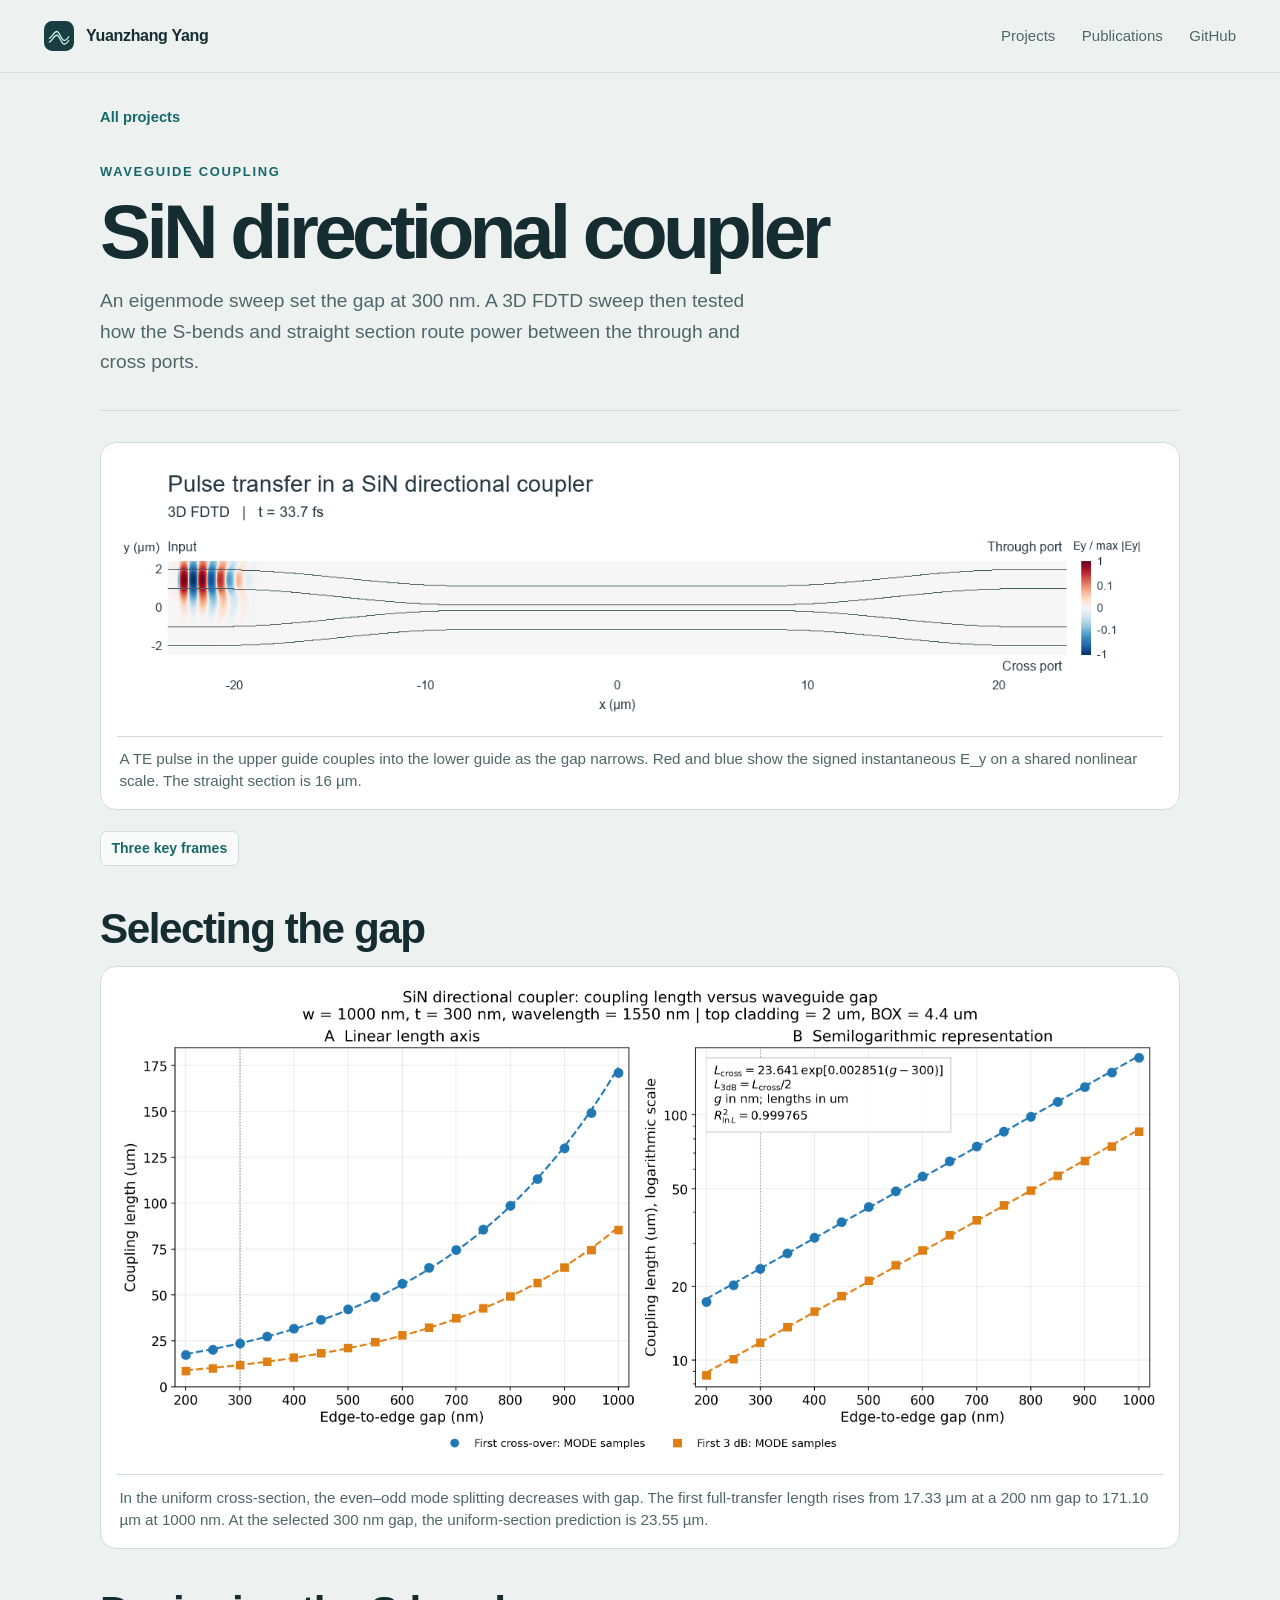
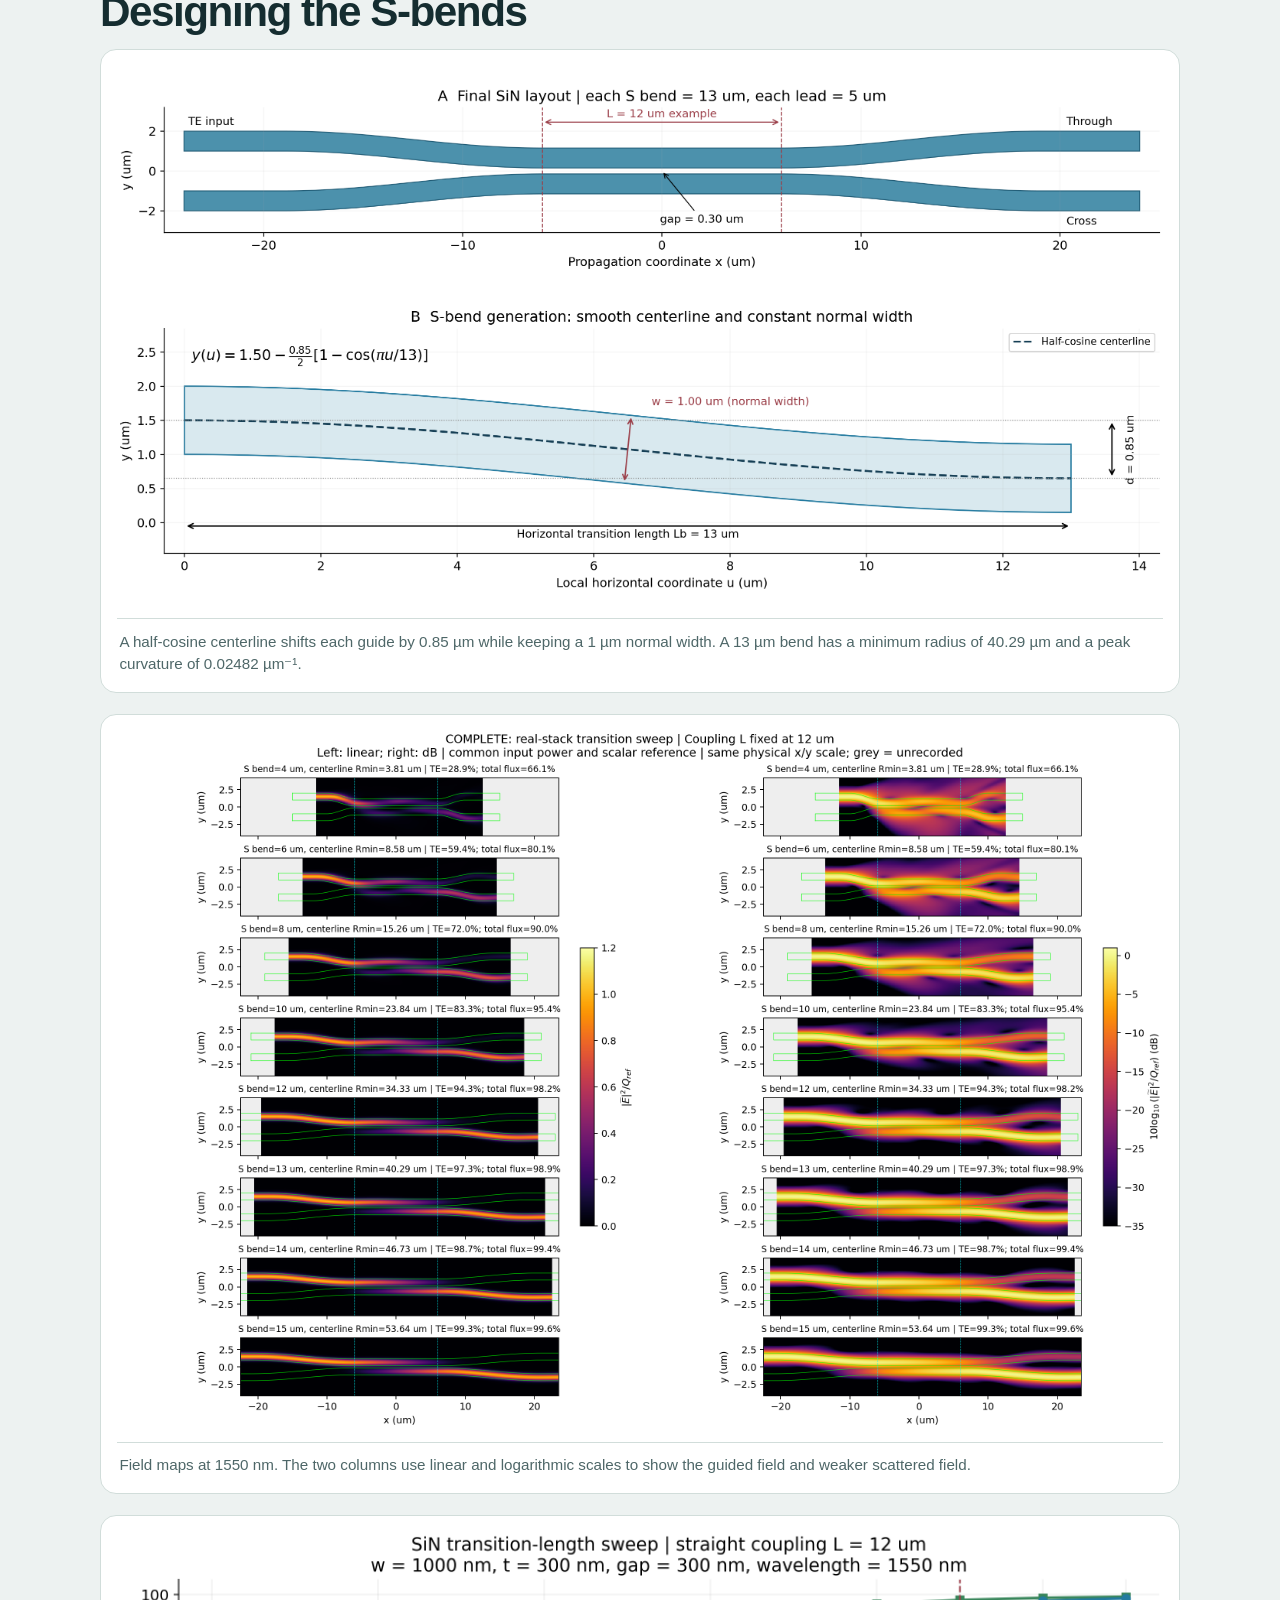
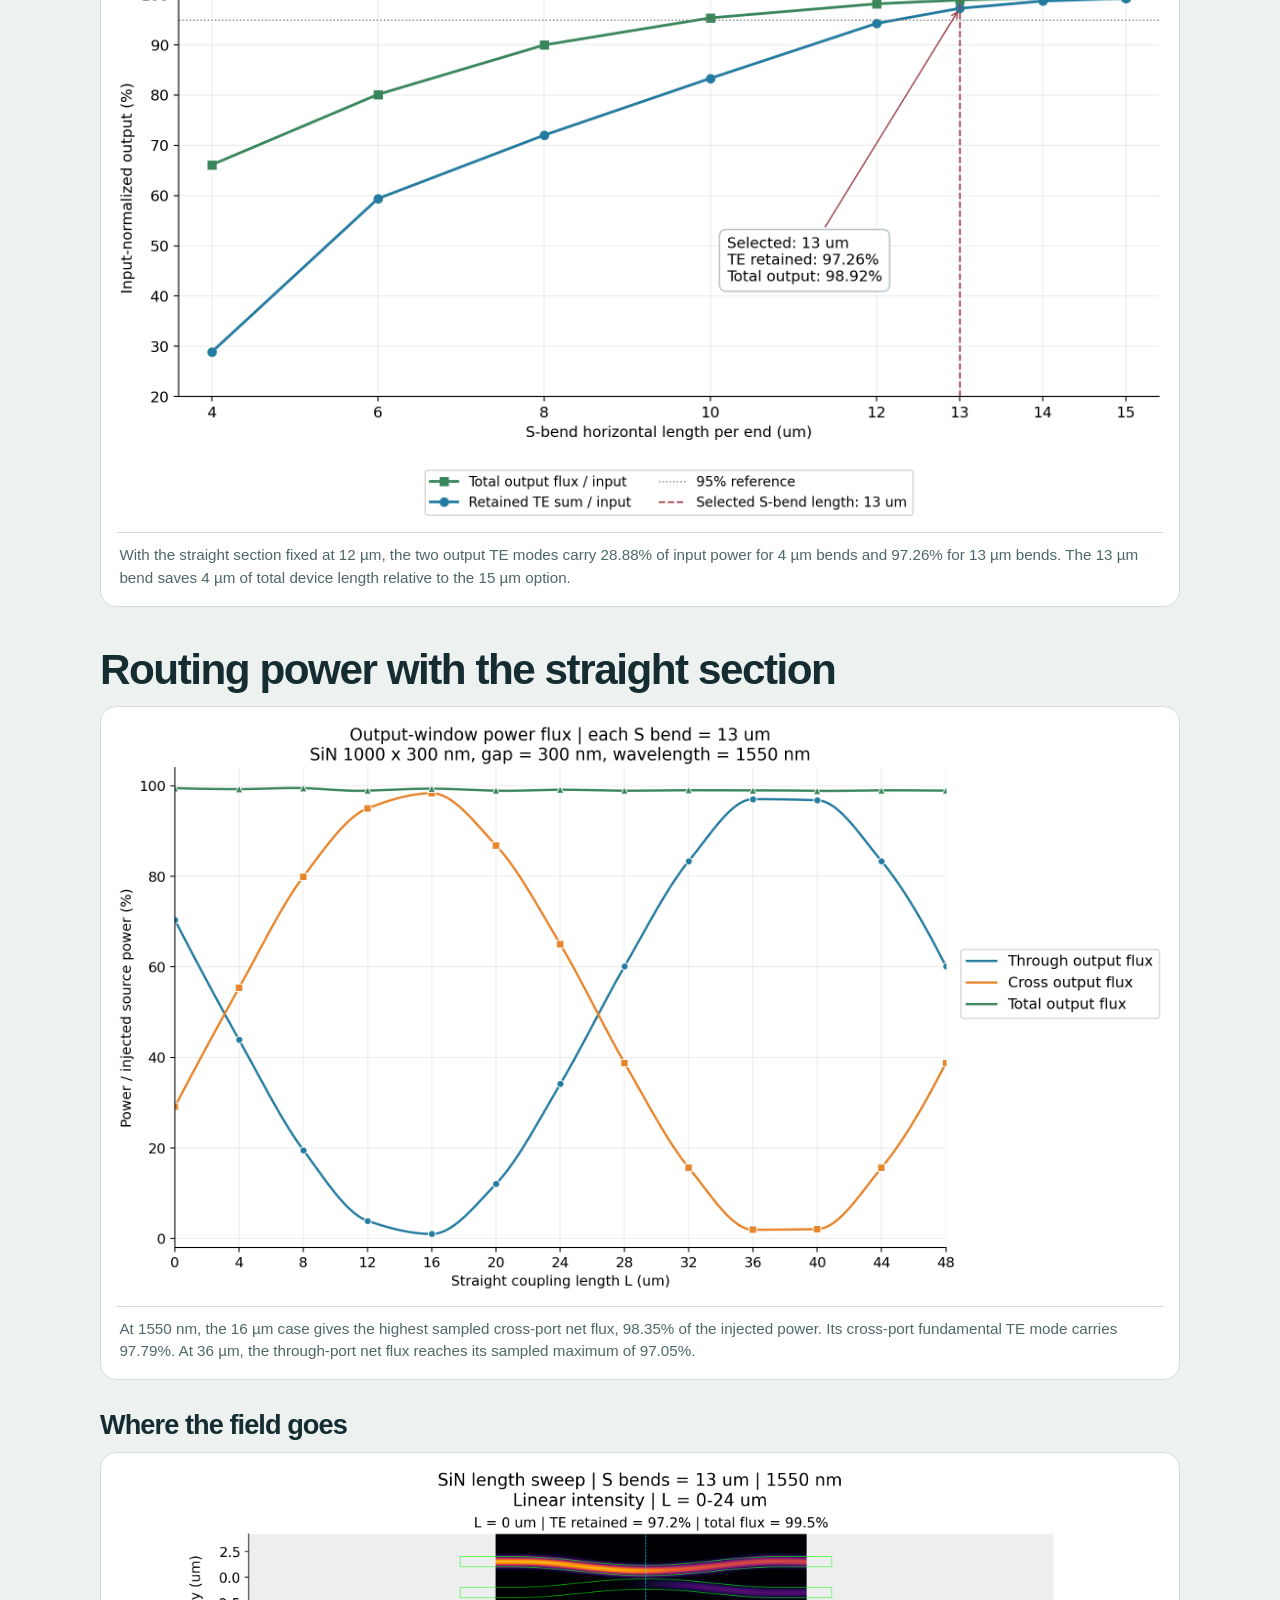
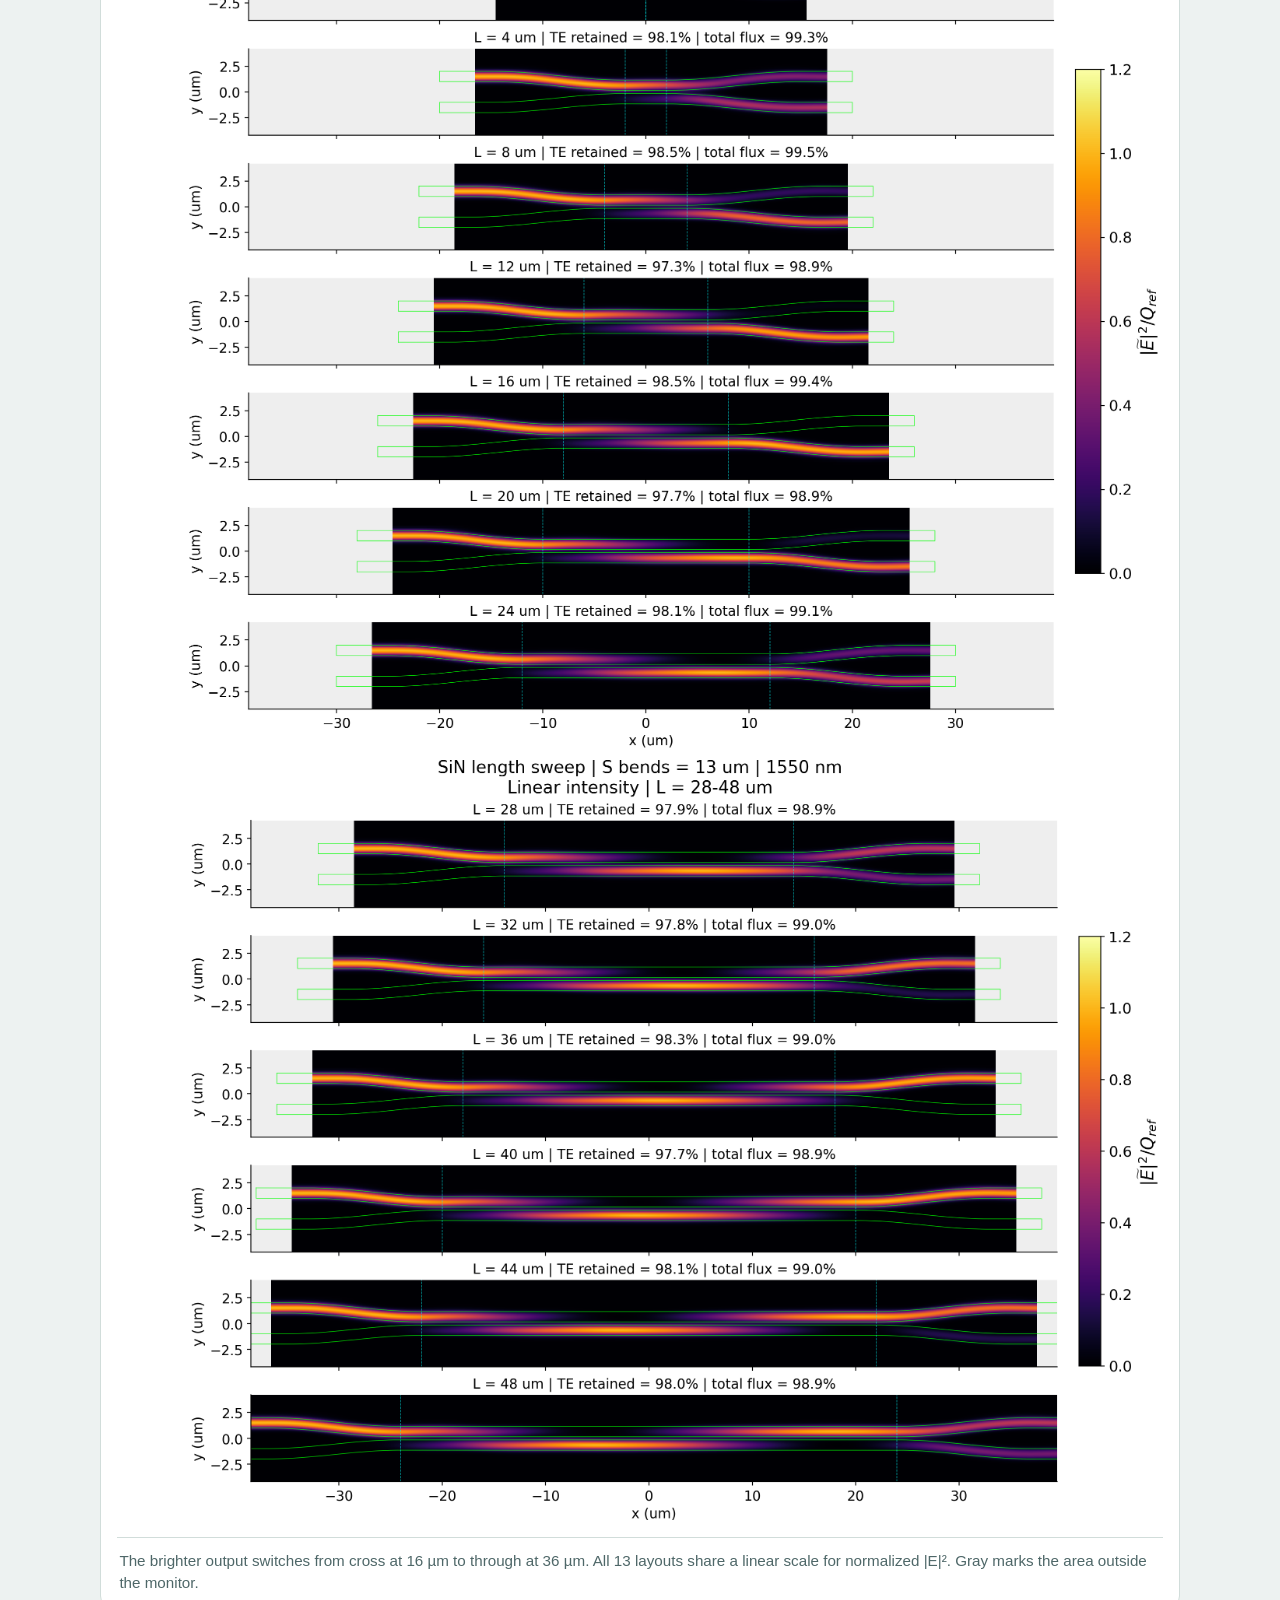
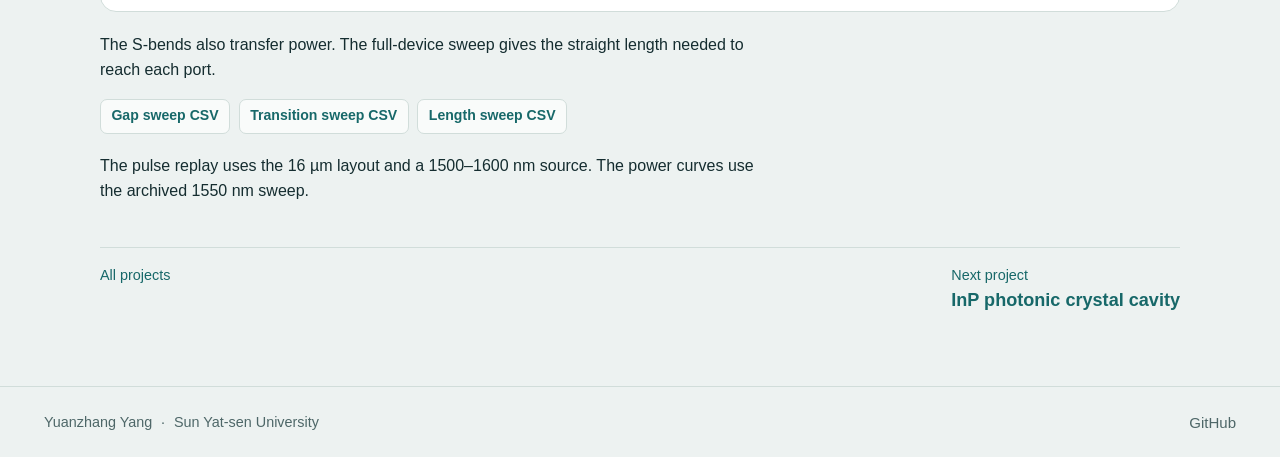
==== commit 80f8eca8: "Publish first-author review with high-resolution figures" ====
--- a/directional_coupler.html
+++ b/directional_coupler.html
@@ -13,7 +13,7 @@
   <a class="skip" href="#main">Skip to content</a>
   <header class="header"><div class="wrap header-inner">
     <a class="wordmark" href="index.html"><img src="mark.svg" width="30" height="30" alt=""><span>Yuanzhang Yang</span></a>
-    <nav aria-label="Main"><a href="index.html#projects">Projects</a><a href="https://github.com/muyi666111">GitHub</a></nav>
+    <nav aria-label="Main"><a href="index.html#projects">Projects</a><a href="publications.html">Publications</a><a href="https://github.com/muyi666111">GitHub</a></nav>
   </div></header>
   <main id="main" class="wrap detail">
   <a class="back" href="index.html#projects">All projects</a>
--- a/styles.css
+++ b/styles.css
@@ -14,3 +14,23 @@
 .math-display{overflow-x:auto;margin:1rem 0 1.3rem;padding:.35rem .9rem;border:1px solid var(--line);border-radius:10px;background:var(--paper)}
 .math-display .katex-display{margin:.65rem 0}
 .this-work td{background:#e0efea;color:#153c3b;font-weight:700}
+.project-section{padding-bottom:3rem}
+.publication-home{border-top:1px solid var(--line);padding:1.75rem 0 4.5rem}
+.publication-home h2{font-size:clamp(2rem,3.1vw,3.25rem);margin-bottom:1.2rem}
+.publication-feature{display:block;background:var(--surface);padding:clamp(1.25rem,3vw,2.25rem);border:1px solid var(--line);border-radius:var(--radius);color:var(--ink);text-decoration:none}
+.publication-feature:hover{border-color:#7b9d97;background:var(--paper)}
+.publication-feature h3{font-size:clamp(1.3rem,2.3vw,1.85rem);max-width:40ch;margin-top:.55rem}
+.publication-citation{background:var(--surface);border:1px solid var(--line);border-radius:var(--radius);padding:clamp(1.2rem,4vw,2.6rem)}
+.publication-citation h2{font-size:clamp(1.75rem,4vw,3.15rem);max-width:32ch;margin:.7rem 0 1.2rem}
+.publication-authors,.publication-journal{color:var(--muted);margin-top:.4rem}
+.publication-authors strong{color:var(--ink)}
+.publication-citation .links{margin:1.3rem 0 0}
+.publication-content{margin-top:2rem}
+.publication-content h2{margin-top:1rem}
+.research-content .thermal-figure{padding:clamp(1rem,3vw,1.8rem);margin:1.6rem 0 0}
+.thermal-figure h3{margin:0 0 1rem}
+.thermal-steps{display:grid;grid-template-columns:1fr 1fr;gap:.8rem}
+.thermal-step{padding:1rem 1.2rem;background:#eaf2ef;border-radius:10px}
+.temperature{font-weight:750;font-size:clamp(1.7rem,4vw,2.5rem);line-height:1.1;margin:.5rem 0 .55rem;letter-spacing:-.04em}
+.temperature span{font-size:.54em;letter-spacing:0;font-weight:500}
+@media(max-width:650px){.thermal-steps{grid-template-columns:1fr}.header-inner{flex-wrap:wrap;gap:.5rem .8rem;padding:.65rem 0}.header nav{gap:.8rem}}
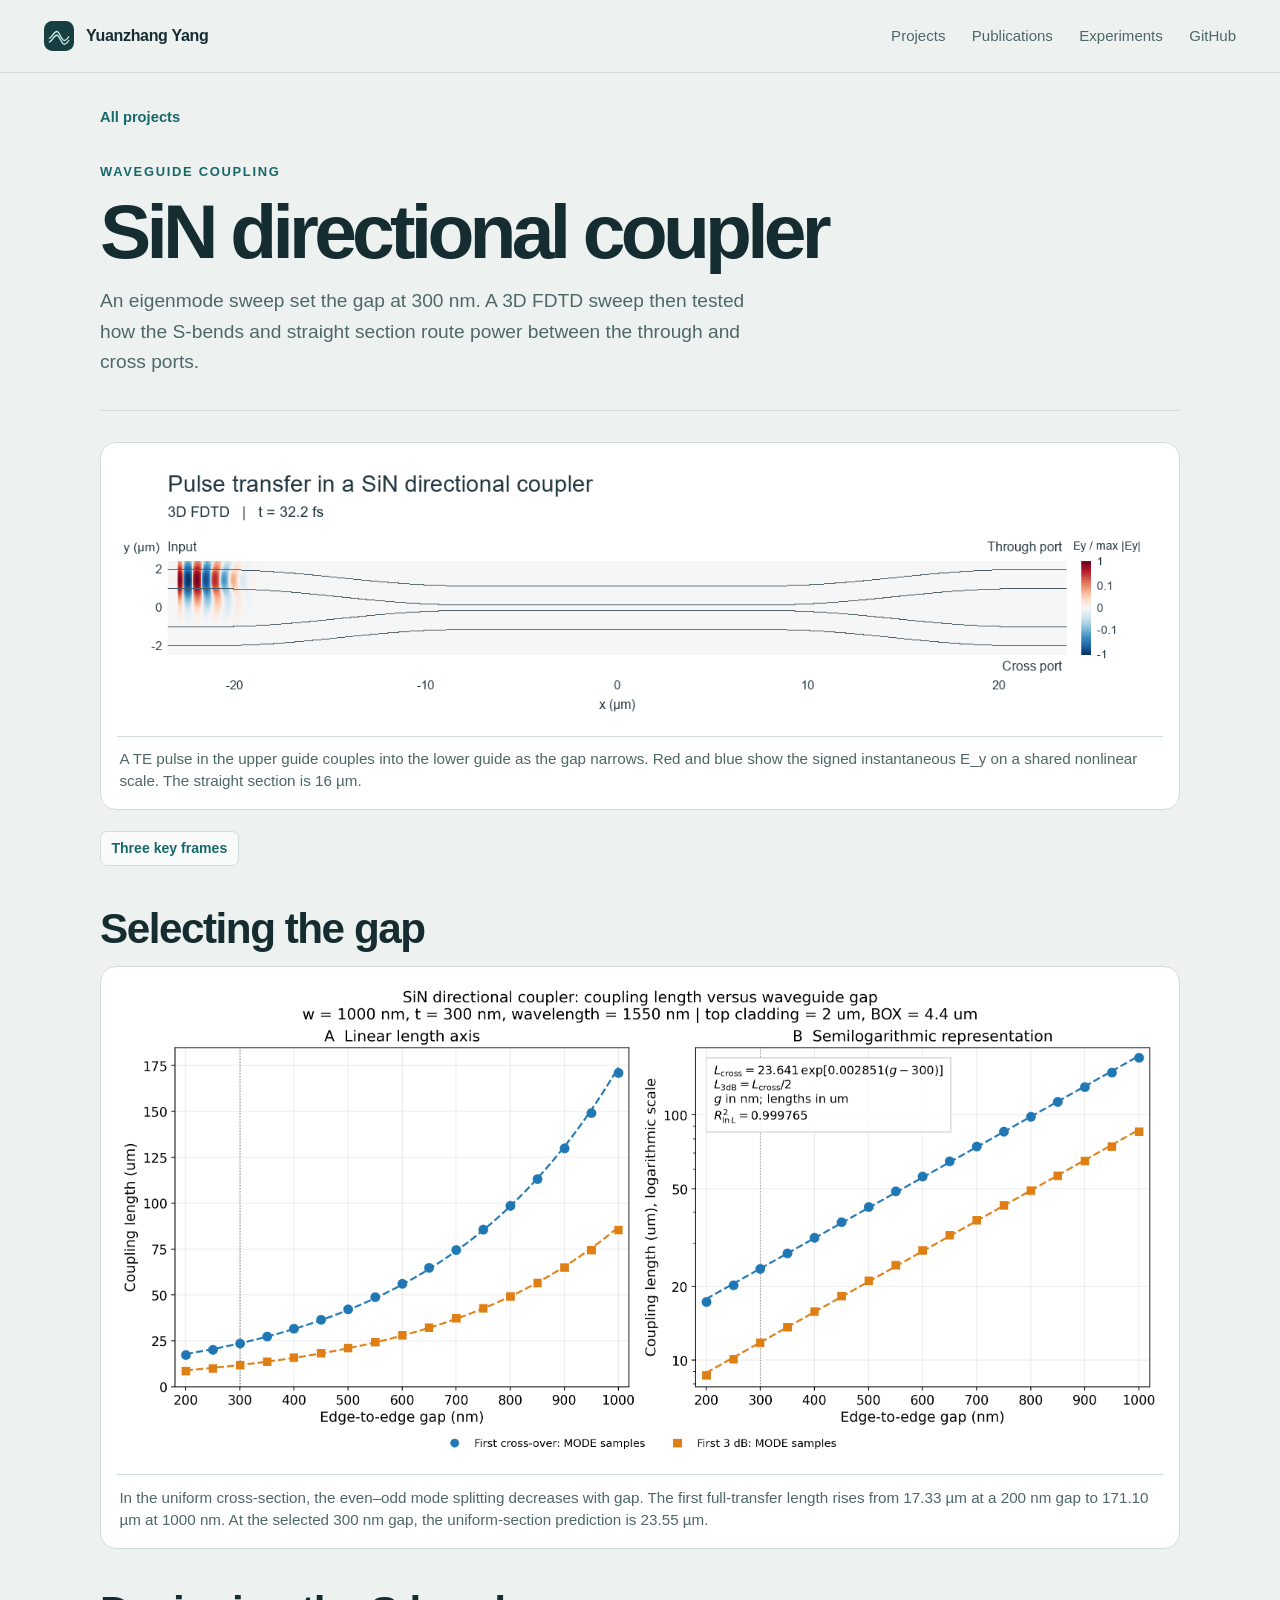
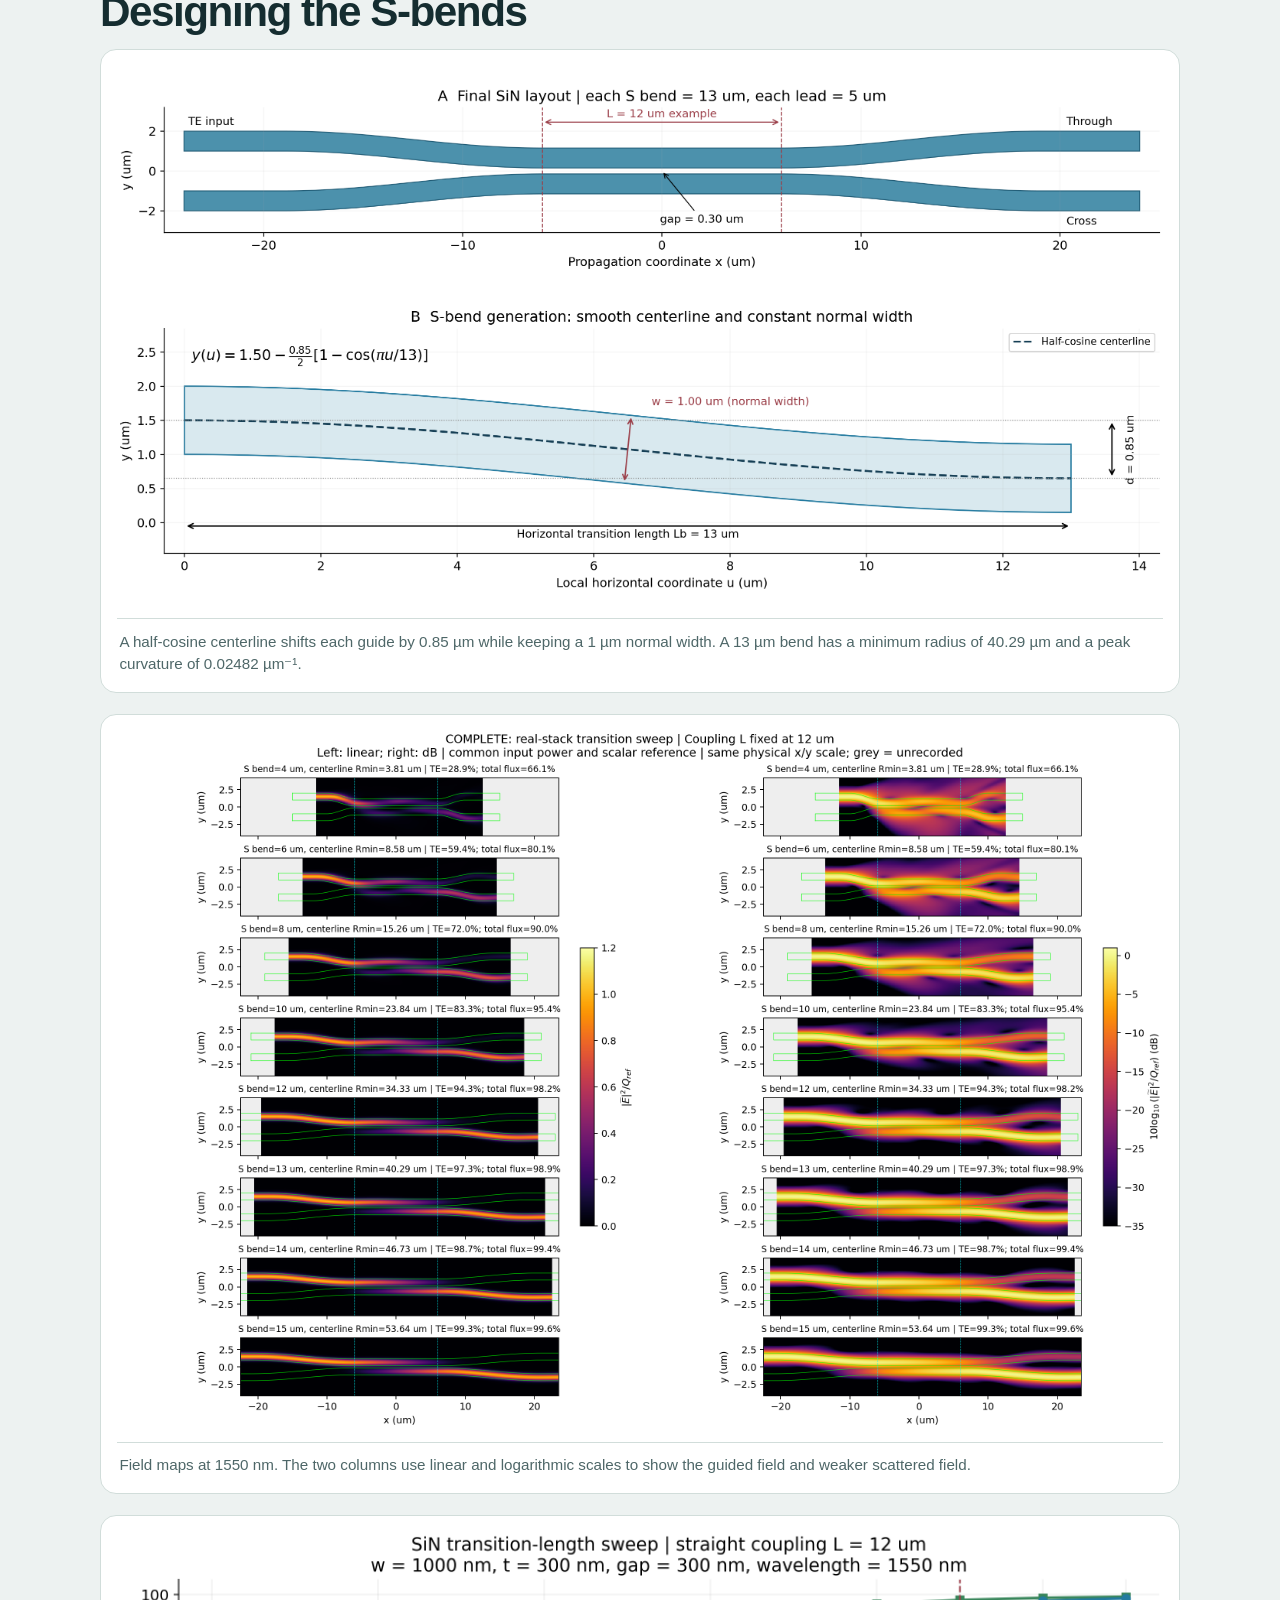
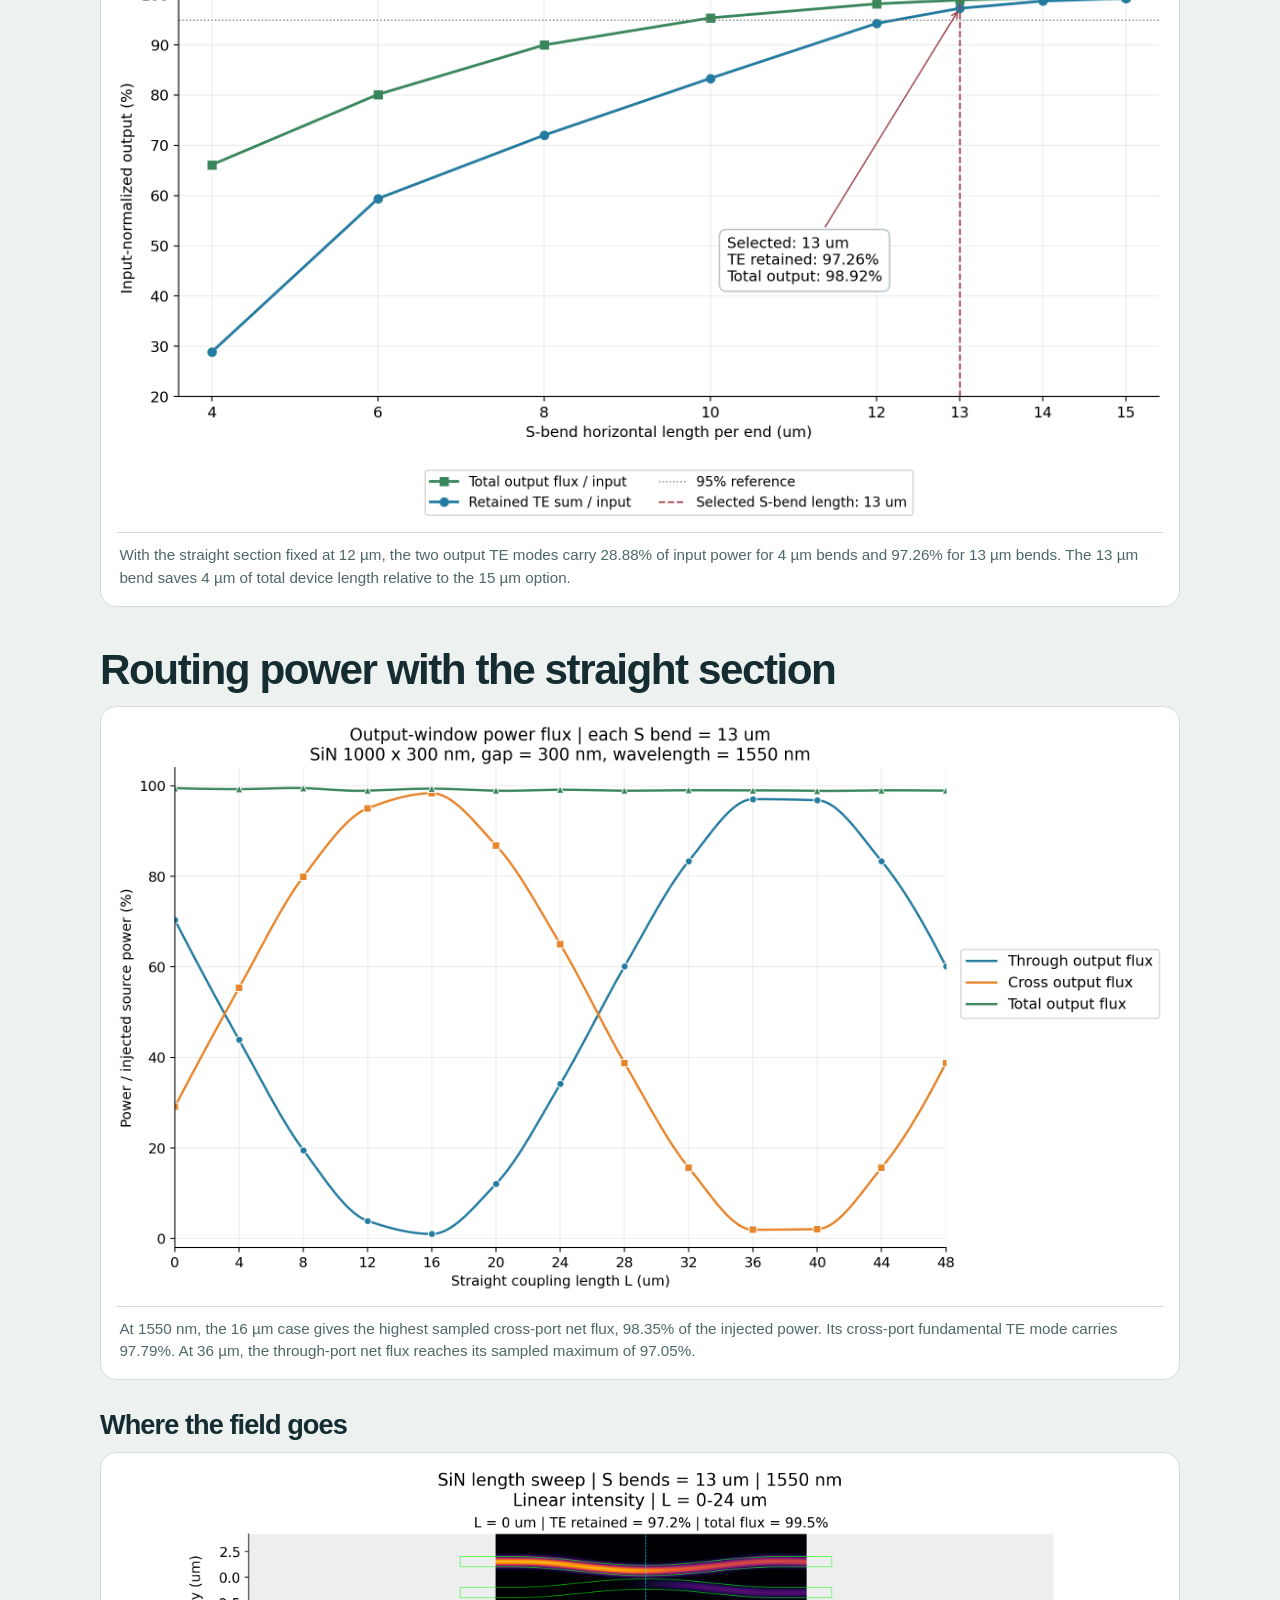
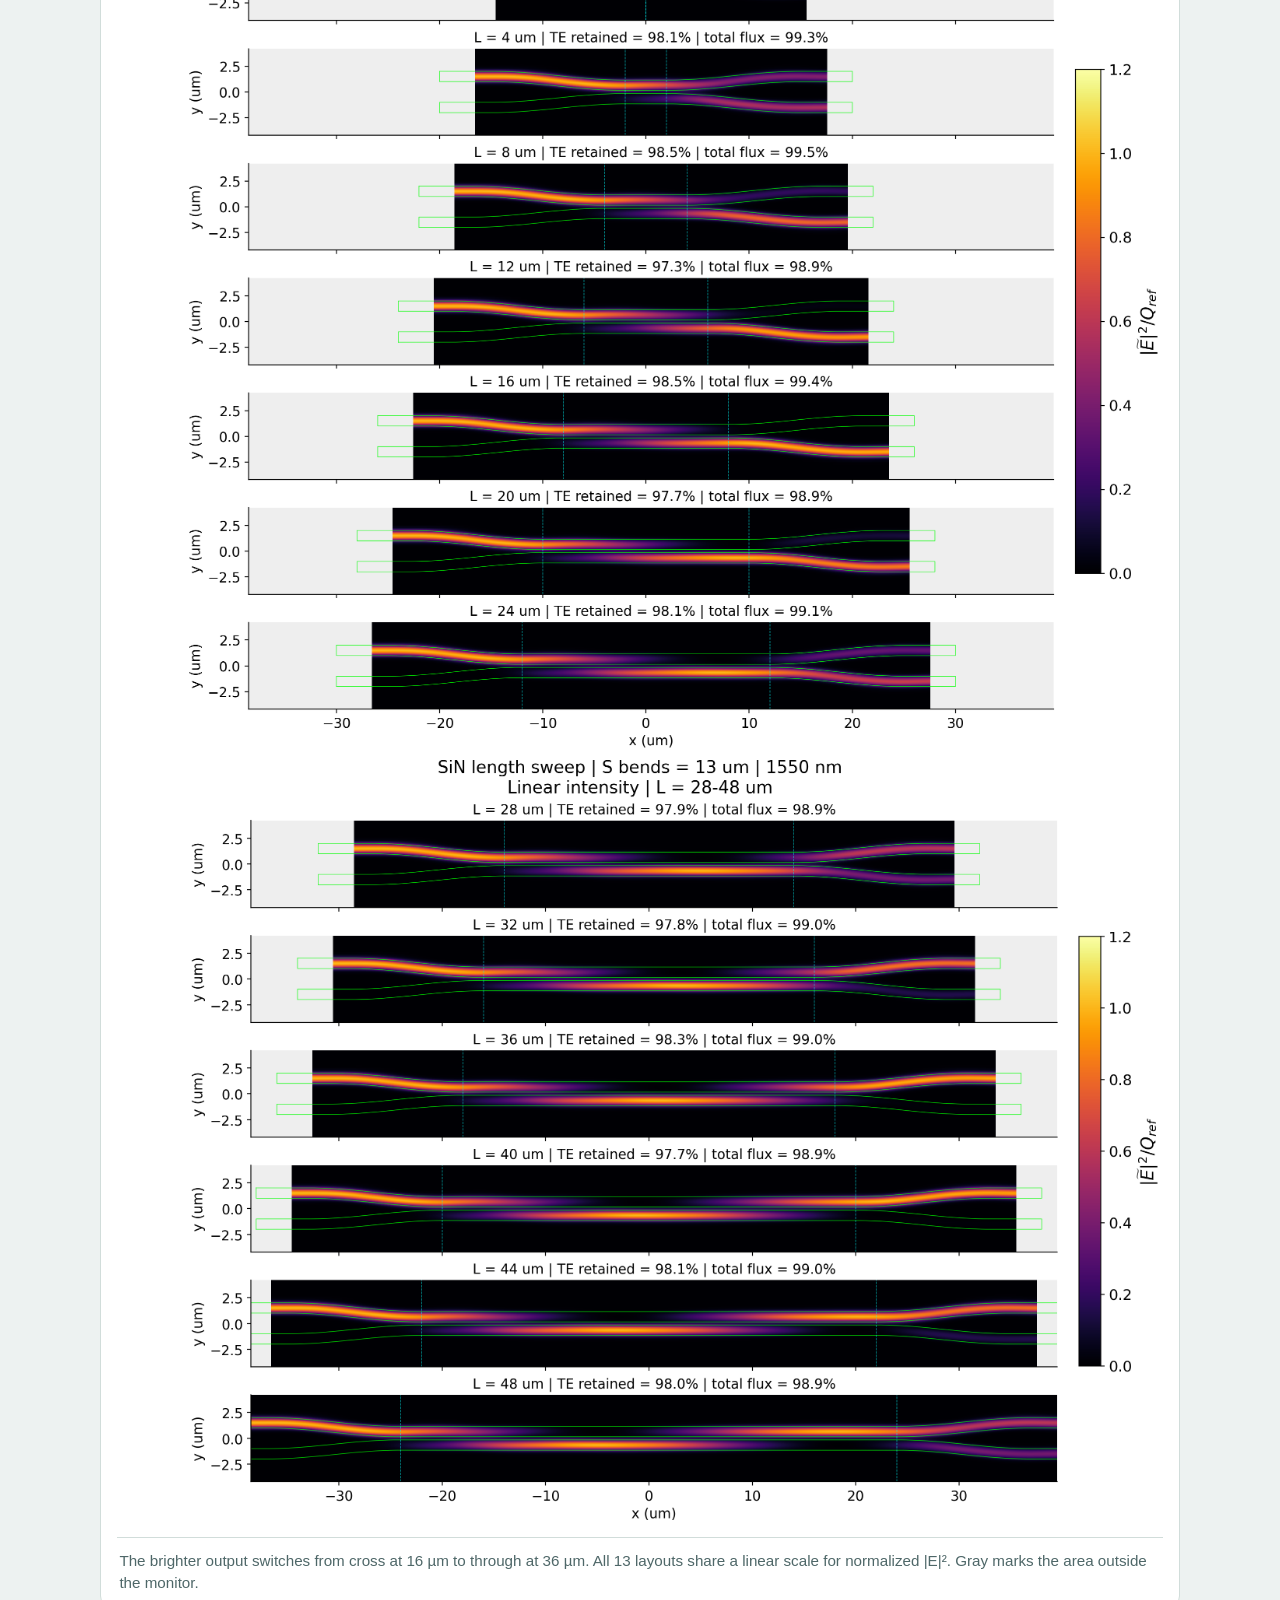
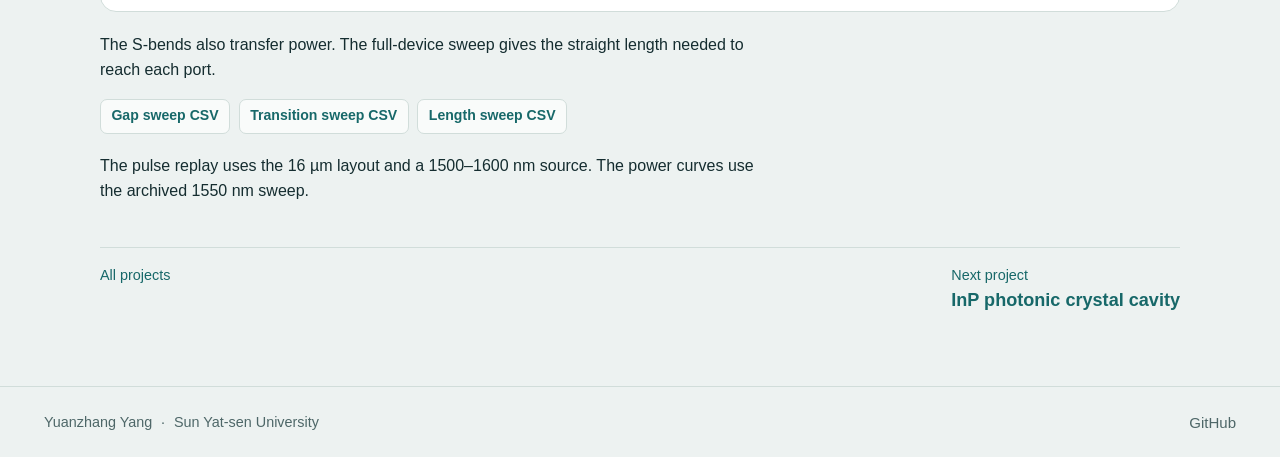
==== commit c968204a: "Publish experimental research projects" ====
--- a/directional_coupler.html
+++ b/directional_coupler.html
@@ -13,7 +13,7 @@
   <a class="skip" href="#main">Skip to content</a>
   <header class="header"><div class="wrap header-inner">
     <a class="wordmark" href="index.html"><img src="mark.svg" width="30" height="30" alt=""><span>Yuanzhang Yang</span></a>
-    <nav aria-label="Main"><a href="index.html#projects">Projects</a><a href="publications.html">Publications</a><a href="https://github.com/muyi666111">GitHub</a></nav>
+    <nav aria-label="Main"><a href="index.html#projects">Projects</a><a href="publications.html">Publications</a><a href="experiments.html">Experiments</a><a href="https://github.com/muyi666111">GitHub</a></nav>
   </div></header>
   <main id="main" class="wrap detail">
   <a class="back" href="index.html#projects">All projects</a>
--- a/styles.css
+++ b/styles.css
@@ -34,3 +34,15 @@
 .temperature{font-weight:750;font-size:clamp(1.7rem,4vw,2.5rem);line-height:1.1;margin:.5rem 0 .55rem;letter-spacing:-.04em}
 .temperature span{font-size:.54em;letter-spacing:0;font-weight:500}
 @media(max-width:650px){.thermal-steps{grid-template-columns:1fr}.header-inner{flex-wrap:wrap;gap:.5rem .8rem;padding:.65rem 0}.header nav{gap:.8rem}}
+
+.experiment-pair{display:grid;grid-template-columns:repeat(2,minmax(0,1fr));gap:1rem}
+.experiment-card .card-art{aspect-ratio:1.9}
+.experiment-content section{scroll-margin-top:1rem}
+.experiment-content section+section{border-top:1px solid var(--line);margin-top:2rem}
+.experiment-content section>p{max-width:75ch;margin-bottom:1rem}
+.experiment-content section:first-child>h2{margin-top:.7rem}
+.experiment-pair figure{display:flex;flex-direction:column}
+.experiment-pair figure .figure-link{flex:1;display:grid;place-items:center}
+.experiment-stack{display:flex;align-items:baseline;flex-wrap:wrap;gap:.35rem 1rem;padding:.75rem 1rem;background:var(--paper);border:1px solid var(--line);border-radius:10px}
+.experiment-stack strong{color:var(--accent);font-size:.88rem}
+@media(max-width:650px){.experiment-pair{grid-template-columns:1fr}}
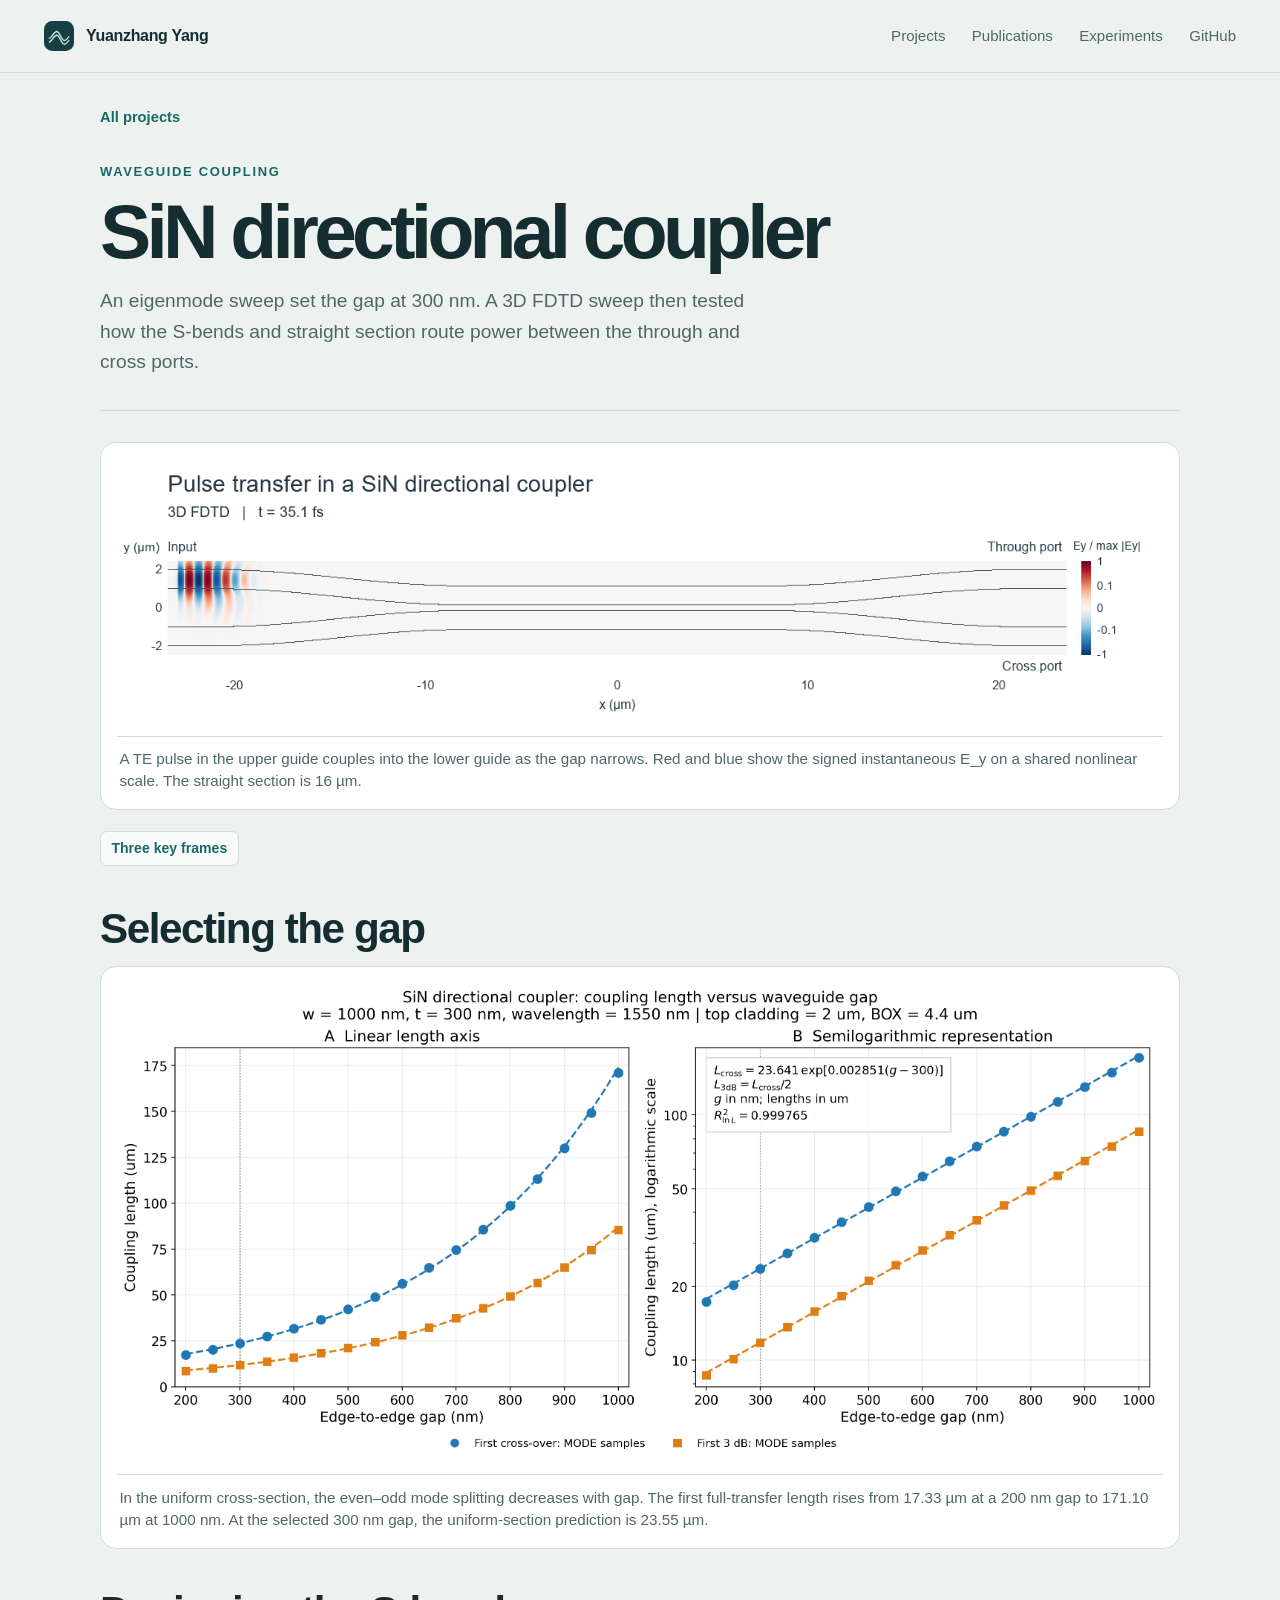
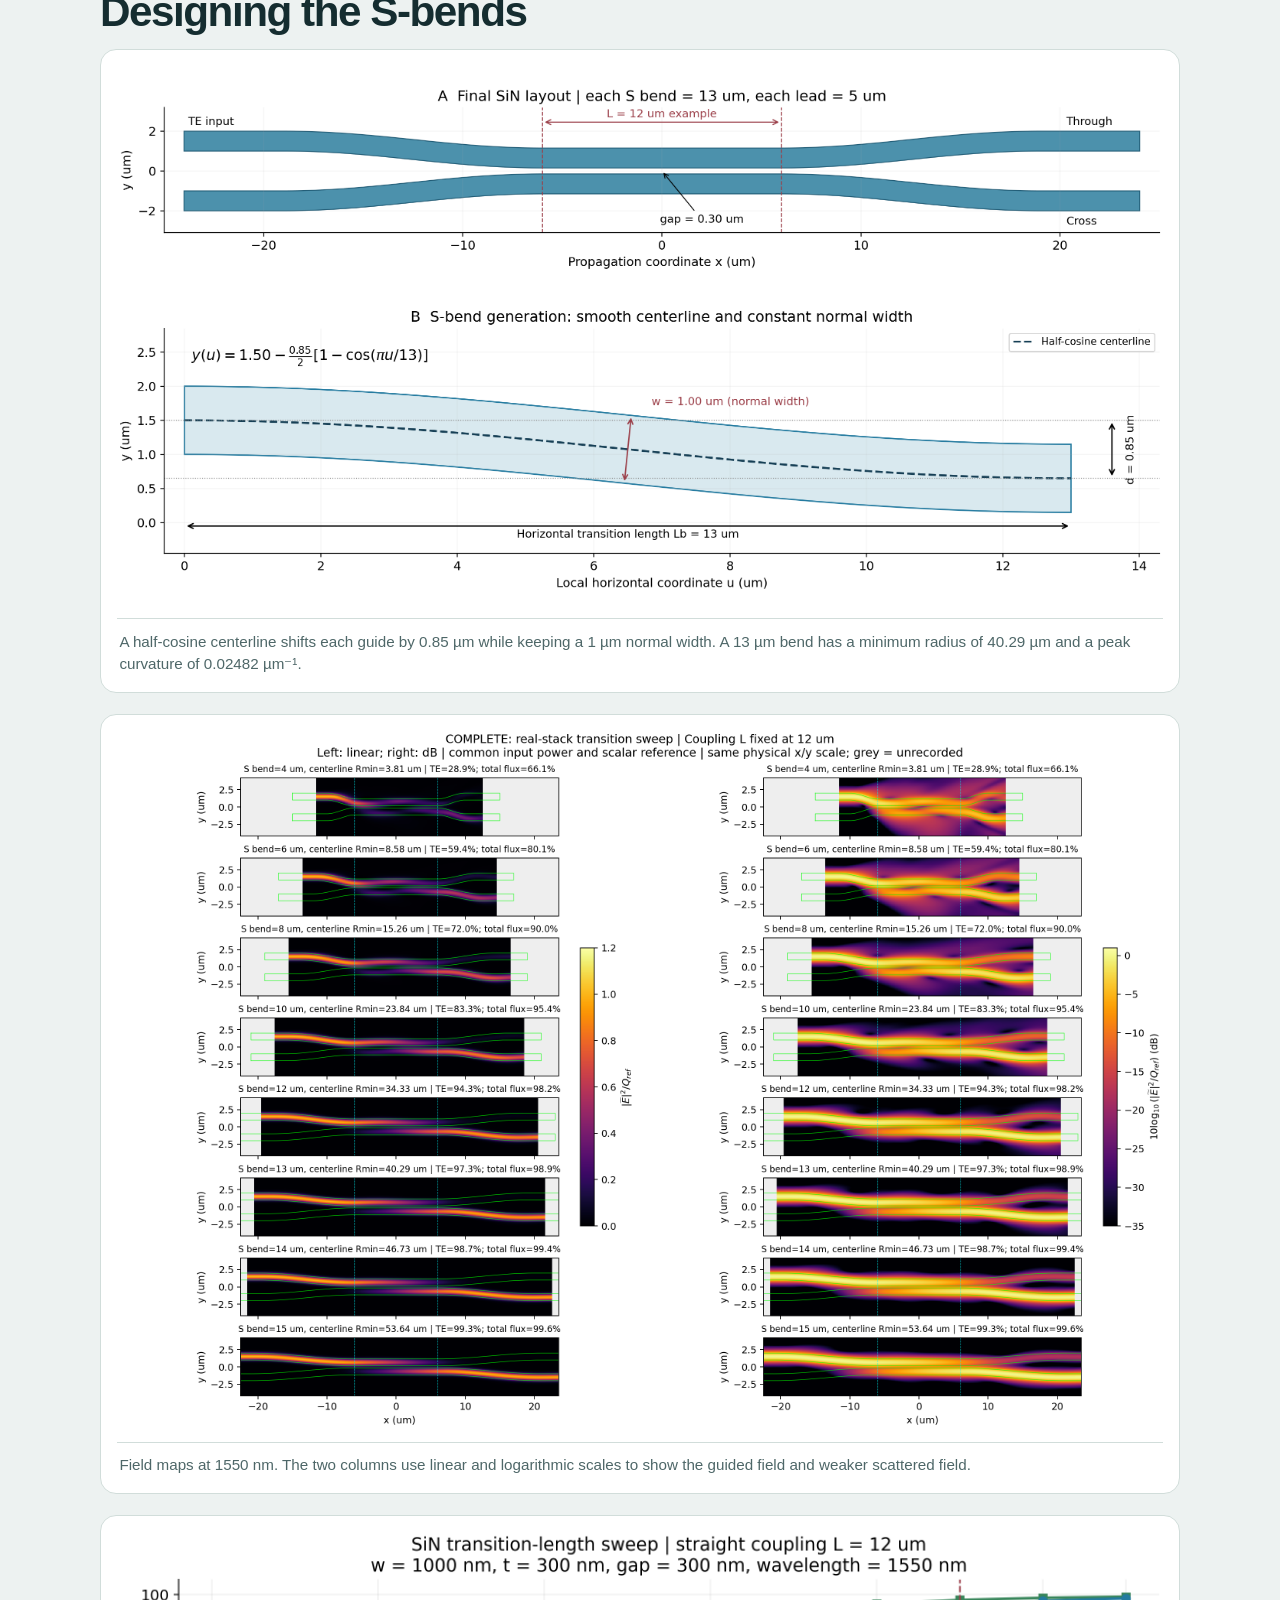
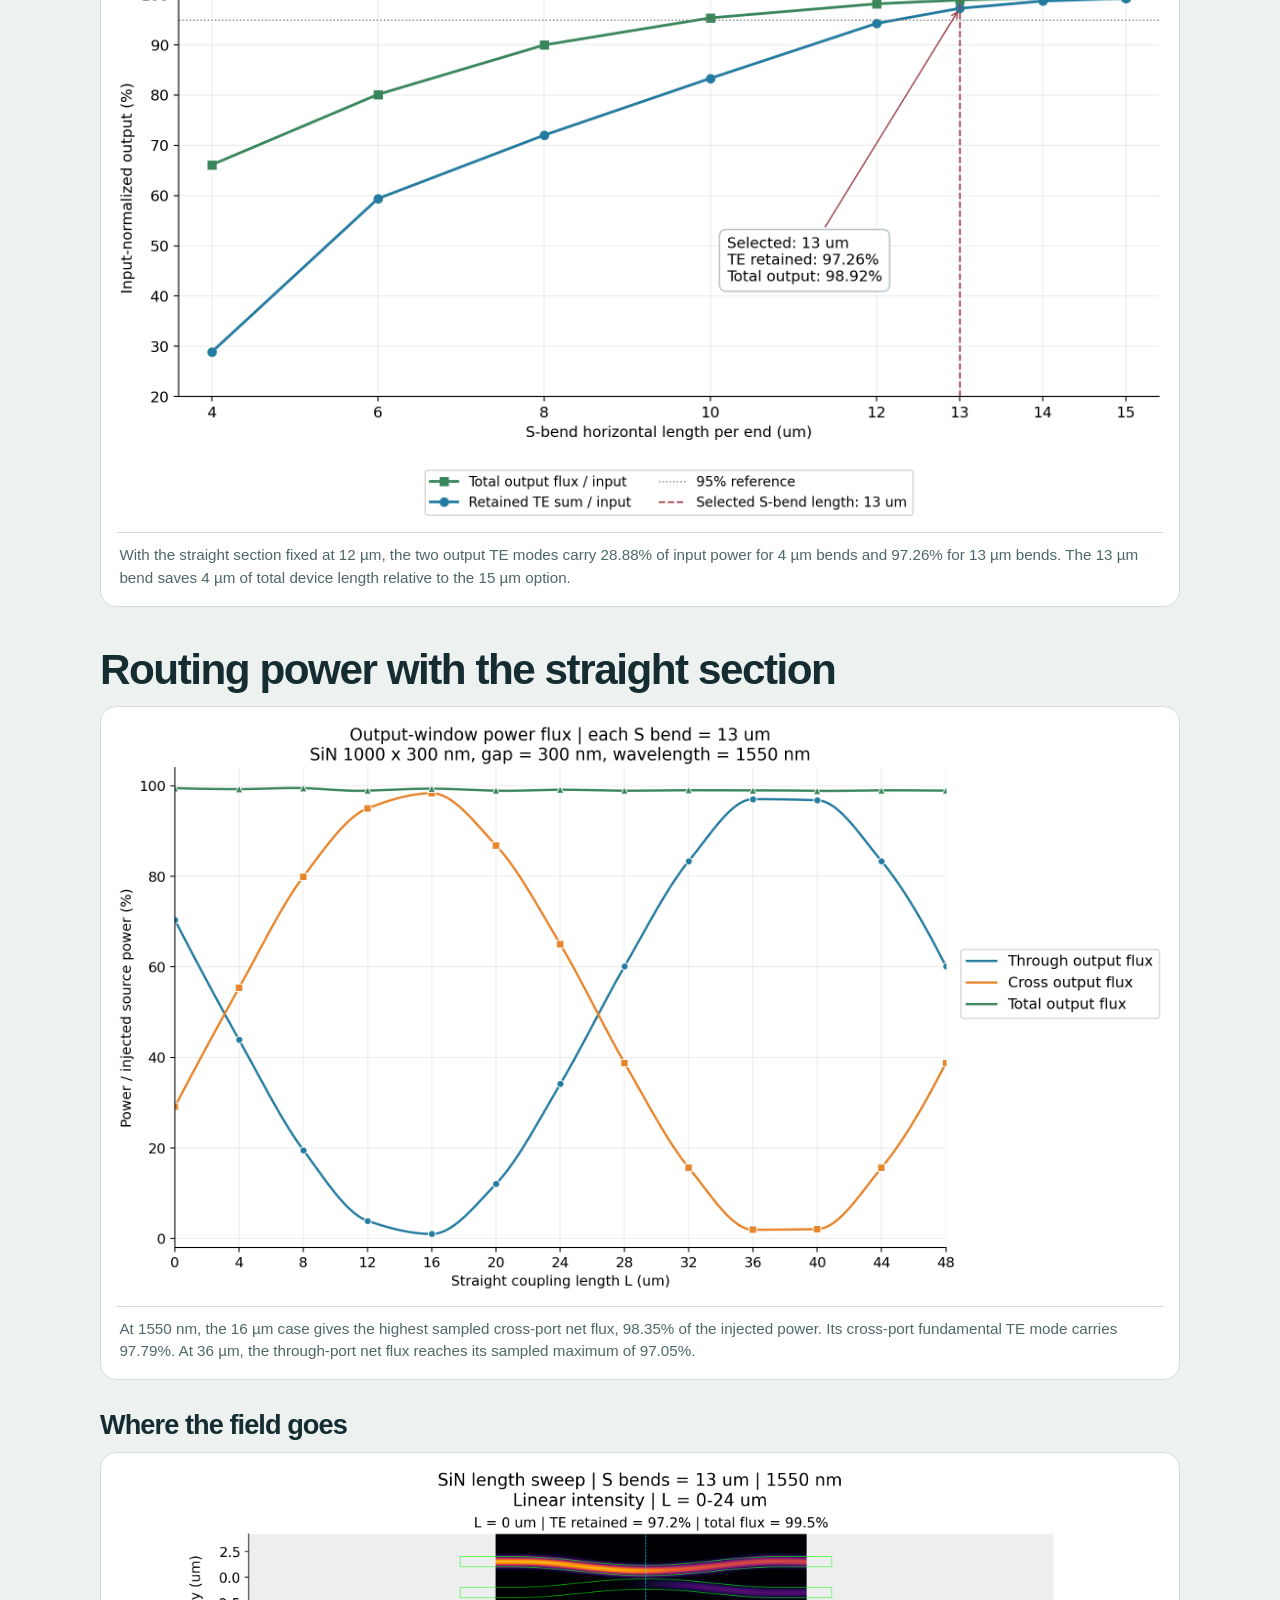
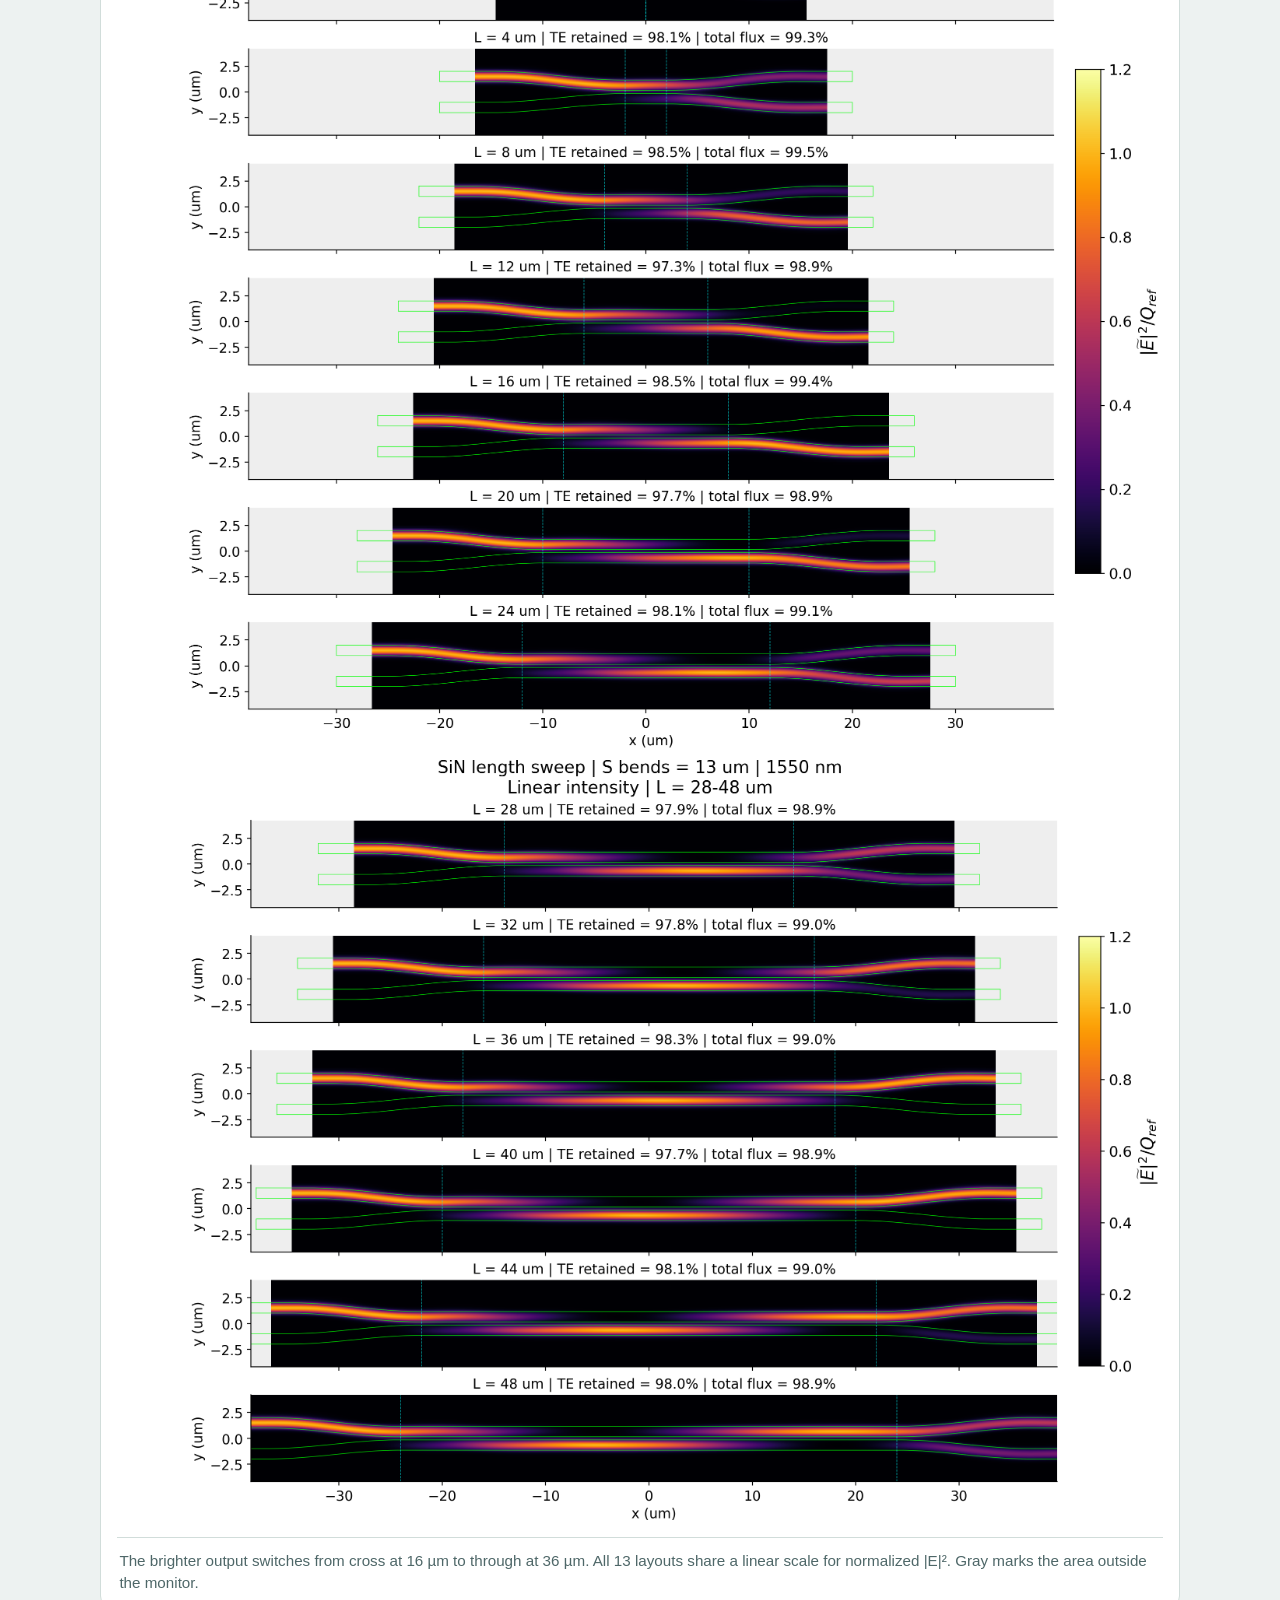
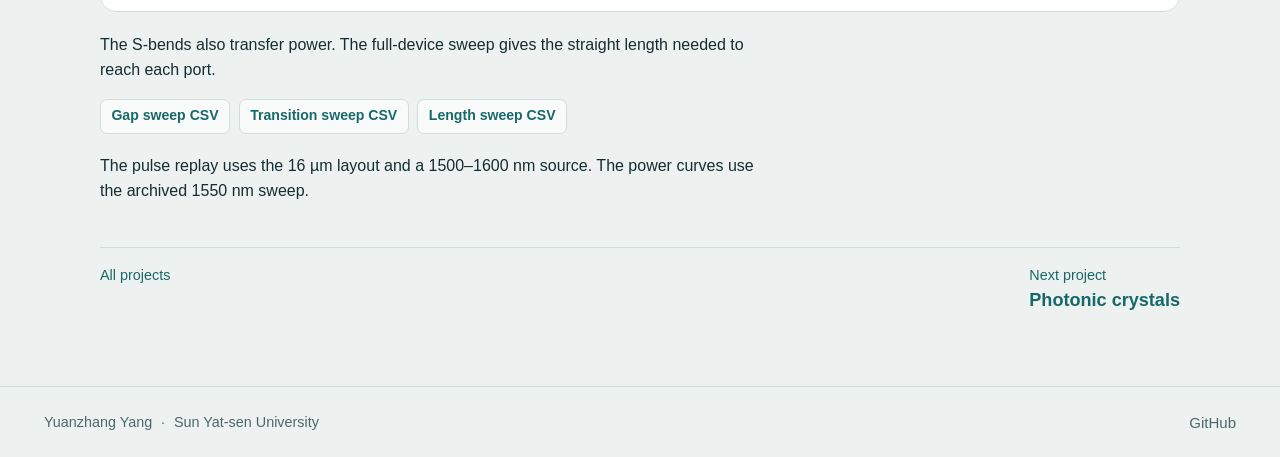
==== commit a612d0fc: "Add four photonic crystal simulation projects" ====
--- a/directional_coupler.html
+++ b/directional_coupler.html
@@ -33,7 +33,7 @@
 <p>The S-bends also transfer power. The full-device sweep gives the straight length needed to reach each port.</p>
 <div class="links"><a href="assets/directional_coupler/gap_sweep.csv">Gap sweep CSV</a><a href="assets/directional_coupler/transition_summary.csv">Transition sweep CSV</a><a href="assets/directional_coupler/length_sweep.csv">Length sweep CSV</a></div>
 <p>The pulse replay uses the 16 µm layout and a 1500–1600 nm source. The power curves use the archived 1550 nm sweep.</p></article>
-  <nav class="next" aria-label="Project navigation"><a href="index.html#projects">All projects</a><a href="photonic_crystal_cavity.html">Next project <strong>InP photonic crystal cavity</strong></a></nav>
+  <nav class="next" aria-label="Project navigation"><a href="index.html#projects">All projects</a><a href="photonic_crystals.html">Next project <strong>Photonic crystals</strong></a></nav>
 </main>
   <footer class="footer"><div class="wrap footer-inner"><p>Yuanzhang Yang <span>·</span> Sun Yat-sen University</p><a href="https://github.com/muyi666111">GitHub</a></div></footer>
 </body>
